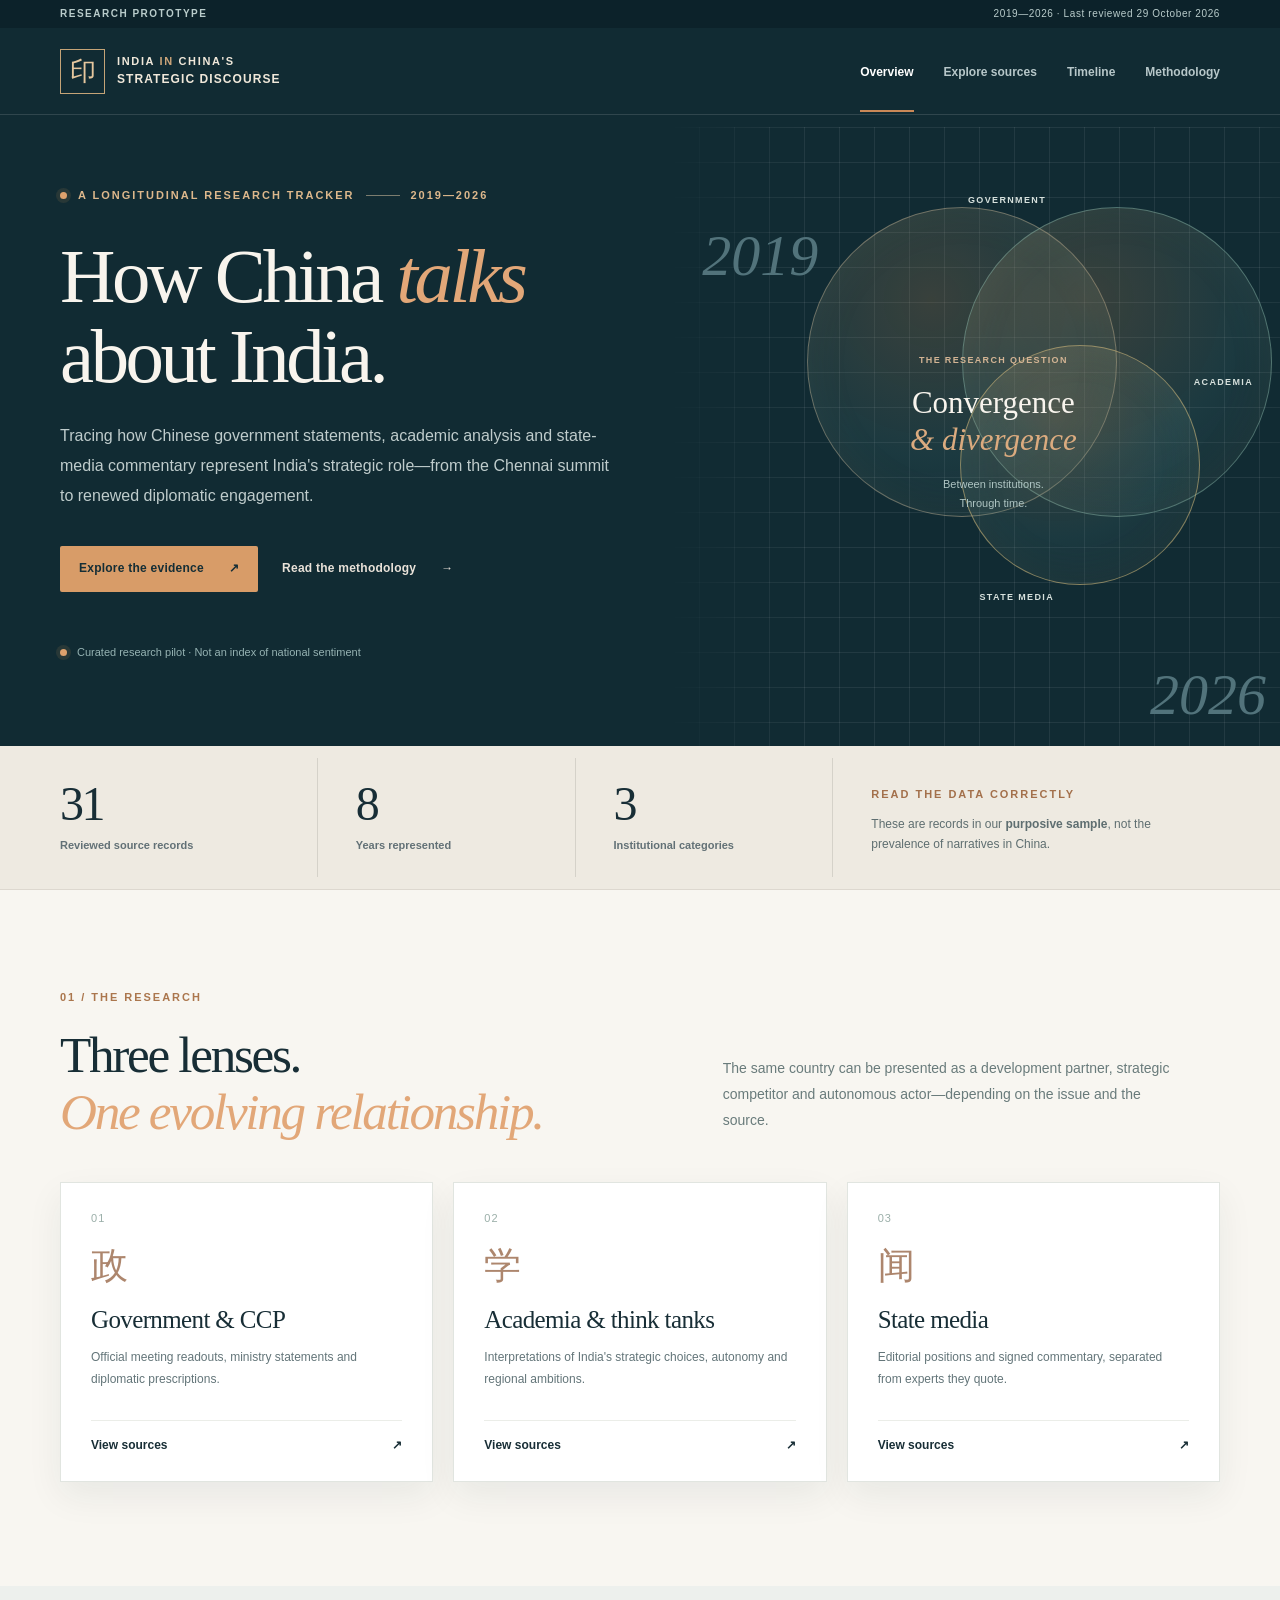
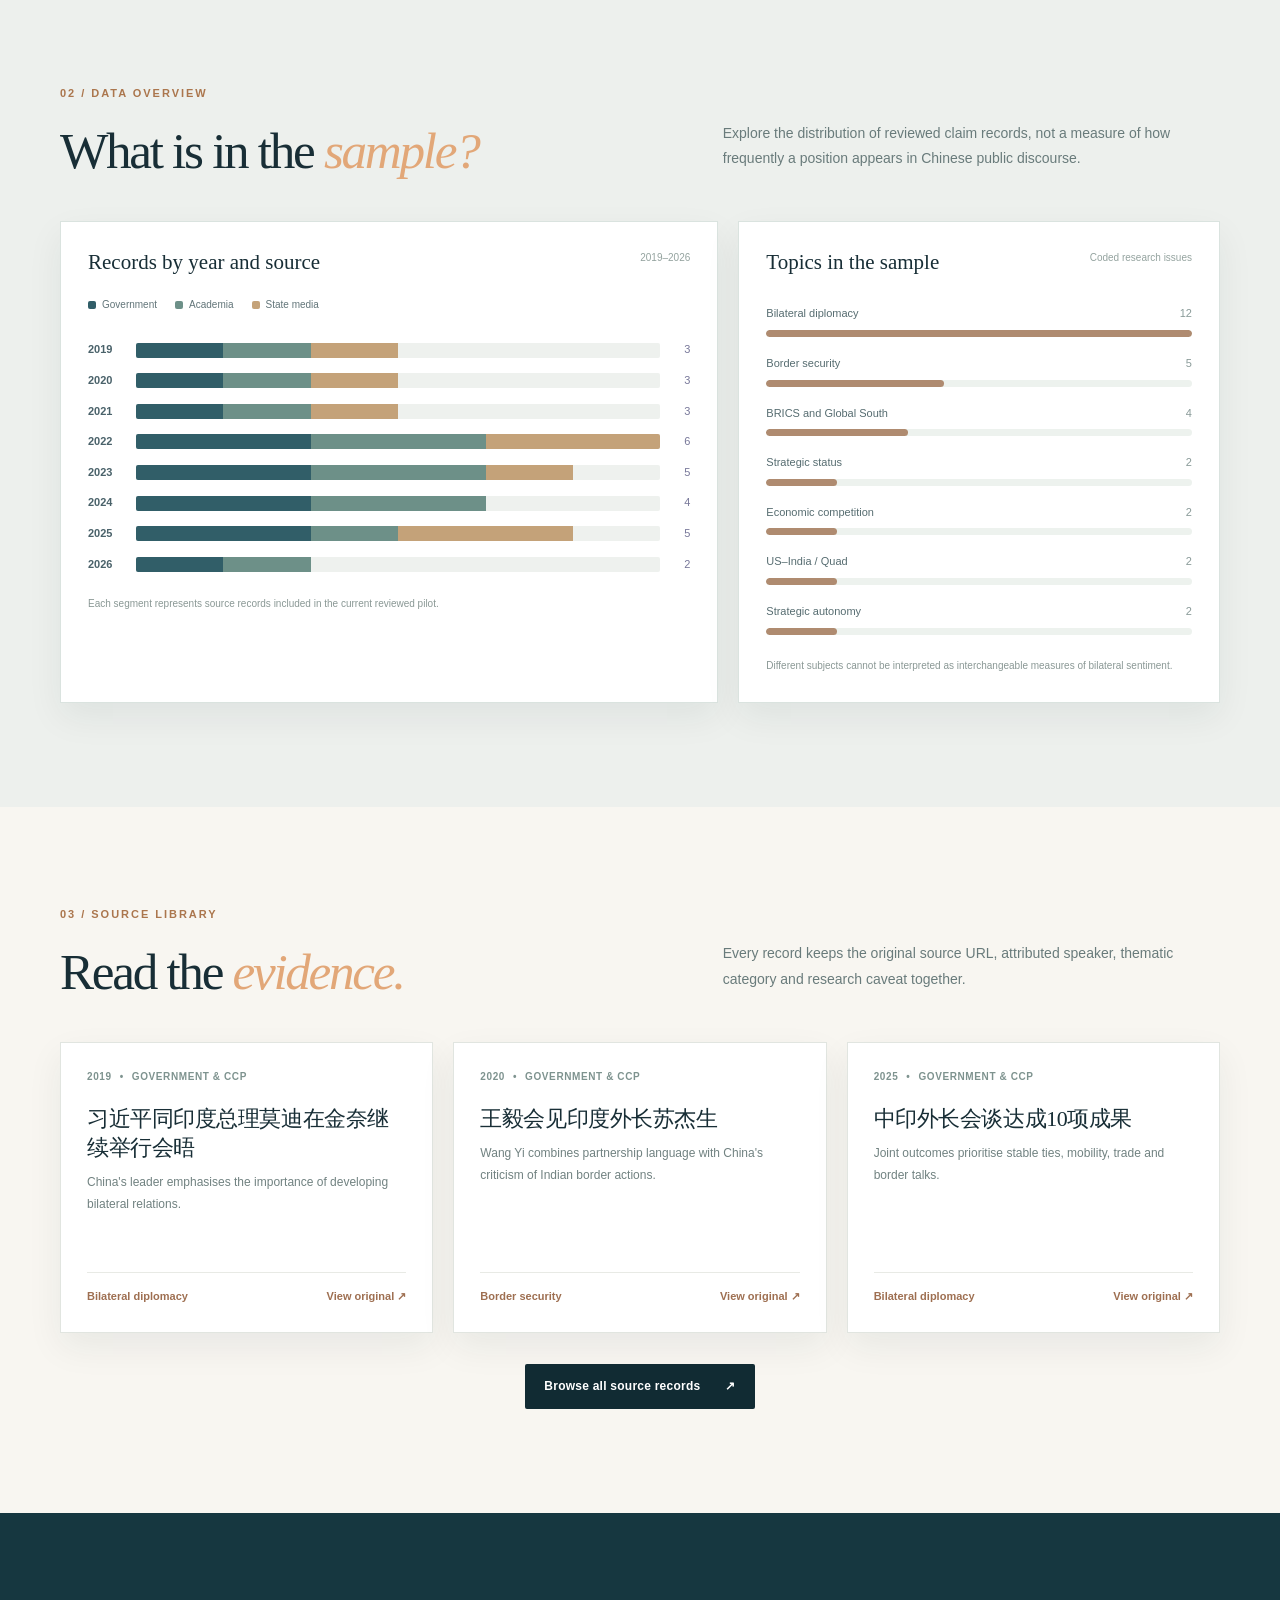
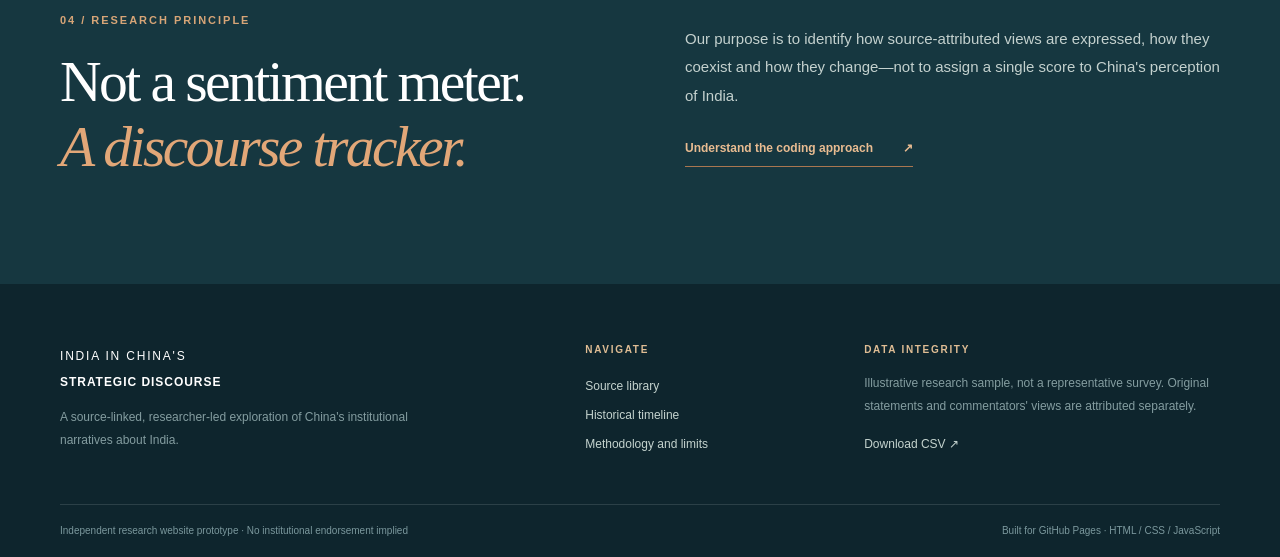
==== index.html @ 7d4e4a76 "Add files via upload" ====
<!doctype html>
<html lang="en">
<head>
  <meta charset="utf-8">
  <meta name="viewport" content="width=device-width, initial-scale=1">
  <meta name="theme-color" content="#122b32">
  <meta name="description" content="Research tracker of Chinese government, academic and state-media discourse on India, 2019–2026.">
  <title>Overview · India in China's Strategic Discourse</title>
  <link rel="icon" type="image/svg+xml" href="./assets/mark.svg">
  <link rel="stylesheet" href="./assets/css/style.css">
  <script src="./assets/js/site.js" defer></script>
</head>
<body data-page="overview">
<a class="skip-link" href="#main">Skip to content</a>
<div class="topline"><span>RESEARCH PROTOTYPE</span><span>2019—2026 · Last reviewed 29 October 2026</span></div>
<header class="site-header">
  <div class="nav-shell">
    <a class="wordmark" href="./index.html" aria-label="India in China's Strategic Discourse — Home"><span class="emblem" aria-hidden="true">印</span><span class="wordmark-copy">INDIA <i>IN</i> CHINA'S <strong>STRATEGIC DISCOURSE</strong></span></a>
    <button class="menu-toggle" type="button" aria-expanded="false" aria-controls="nav-links" aria-label="Open navigation"><span></span><span></span><span></span></button>
    <nav id="nav-links" class="nav-links" aria-label="Primary navigation"><a href="./index.html" class="nav-link active" aria-current="page">Overview</a><a href="./explore.html" class="nav-link " >Explore sources</a><a href="./timeline.html" class="nav-link " >Timeline</a><a href="./methodology.html" class="nav-link " >Methodology</a></nav>
  </div>
</header>
<main id="main">
<section class="hero"><div class="container hero-grid">
 <div class="hero-text"><div class="eyebrow"><span class="eyebrow-dot"></span> A LONGITUDINAL RESEARCH TRACKER <span class="fine-line"></span> 2019—2026</div>
  <h1>How China <em>talks</em><br>about India.</h1>
  <p class="hero-description">Tracing how Chinese government statements, academic analysis and state-media commentary represent India's strategic role—from the Chennai summit to renewed diplomatic engagement.</p>
  <div class="hero-actions"><a href="./explore.html" class="btn btn-primary">Explore the evidence <span aria-hidden="true">↗</span></a><a href="./methodology.html" class="btn btn-quiet">Read the methodology <span aria-hidden="true">→</span></a></div>
  <div class="hero-note"><span class="pulse"></span> Curated research pilot · Not an index of national sentiment</div>
 </div>
 <div class="hero-graphic" aria-label="Illustration of three overlapping research perspectives">
  <div class="graphic-grid"></div><div class="orb orb-a"></div><div class="orb orb-b"></div><div class="orb orb-c"></div>
  <span class="graphic-label gl-1">GOVERNMENT</span><span class="graphic-label gl-2">ACADEMIA</span><span class="graphic-label gl-3">STATE MEDIA</span>
  <div class="graphic-center"><small>THE RESEARCH QUESTION</small><strong>Convergence<br><span>& divergence</span></strong><span>Between institutions.<br>Through time.</span></div>
  <span class="graphic-year gy-1">2019</span><span class="graphic-year gy-2">2026</span>
 </div>
</div></section>
<section class="stats-band"><div class="container stats-grid">
 <div class="stat"><span id="metric-sources" class="stat-number">—</span><span class="stat-label">Reviewed source records</span></div>
 <div class="stat"><span id="metric-years" class="stat-number">—</span><span class="stat-label">Years represented</span></div>
 <div class="stat"><span id="metric-categories" class="stat-number">—</span><span class="stat-label">Institutional categories</span></div>
 <div class="stat stat-sidenote"><span class="smallcaps">READ THE DATA CORRECTLY</span><p>These are records in our <strong>purposive sample</strong>, not the prevalence of narratives in China.</p></div>
</div></section>
<section class="section container overview-section">
 <div class="section-heading"><div><div class="kicker">01 / THE RESEARCH</div><h2>Three lenses.<br><em>One evolving relationship.</em></h2></div><p>The same country can be presented as a development partner, strategic competitor and autonomous actor—depending on the issue and the source.</p></div>
 <div class="lens-grid">
  <article class="lens-card"><div class="lens-num">01</div><div class="lens-symbol">政</div><h3>Government & CCP</h3><p>Official meeting readouts, ministry statements and diplomatic prescriptions.</p><a href="./explore.html?category=Government%20%26%20CCP">View sources <span>↗</span></a></article>
  <article class="lens-card"><div class="lens-num">02</div><div class="lens-symbol">学</div><h3>Academia & think tanks</h3><p>Interpretations of India's strategic choices, autonomy and regional ambitions.</p><a href="./explore.html?category=Academia%20%26%20think%20tanks">View sources <span>↗</span></a></article>
  <article class="lens-card"><div class="lens-num">03</div><div class="lens-symbol">闻</div><h3>State media</h3><p>Editorial positions and signed commentary, separated from experts they quote.</p><a href="./explore.html?category=State%20media">View sources <span>↗</span></a></article>
 </div>
</section>
<section class="section section-muted"><div class="container">
 <div class="section-heading"><div><div class="kicker">02 / DATA OVERVIEW</div><h2>What is in the <em>sample?</em></h2></div><p>Explore the distribution of reviewed claim records, not a measure of how frequently a position appears in Chinese public discourse.</p></div>
 <div class="charts-grid"><div class="panel"><div class="panel-header"><h3>Records by year and source</h3><span class="panel-label">2019–2026</span></div><div class="legend"><span><i class="legend-dot gov"></i>Government</span><span><i class="legend-dot academic"></i>Academia</span><span><i class="legend-dot media"></i>State media</span></div><div id="year-chart" class="year-chart" role="img" aria-label="Grouped horizontal bars showing sampled records by year and source"></div><p class="chart-note">Each segment represents source records included in the current reviewed pilot.</p></div>
 <div class="panel"><div class="panel-header"><h3>Topics in the sample</h3><span class="panel-label">Coded research issues</span></div><div id="topic-chart" class="topic-chart"></div><p class="chart-note">Different subjects cannot be interpreted as interchangeable measures of bilateral sentiment.</p></div></div>
 </div></section>
<section class="section container"><div class="section-heading"><div><div class="kicker">03 / SOURCE LIBRARY</div><h2>Read the <em>evidence.</em></h2></div><p>Every record keeps the original source URL, attributed speaker, thematic category and research caveat together.</p></div><div id="featured-sources" class="featured-grid" aria-live="polite"></div><div class="center-actions"><a class="btn btn-dark" href="./explore.html">Browse all source records <span>↗</span></a></div></section>
<section class="section purpose-section"><div class="container purpose-grid"><div><div class="kicker light">04 / RESEARCH PRINCIPLE</div><h2>Not a sentiment meter.<br><em>A discourse tracker.</em></h2></div><div><p>Our purpose is to identify how source-attributed views are expressed, how they coexist and how they change—not to assign a single score to China's perception of India.</p><a href="./methodology.html" class="text-cta">Understand the coding approach <span>↗</span></a></div></div></section>
</main>
<footer class="site-footer">
 <div class="container footer-grid"><div><a class="footer-brand" href="./index.html">INDIA IN CHINA'S<br><strong>STRATEGIC DISCOURSE</strong></a><p>A source-linked, researcher-led exploration of China's institutional narratives about India.</p></div>
 <div><div class="footer-label">Navigate</div><a href="./explore.html">Source library</a><a href="./timeline.html">Historical timeline</a><a href="./methodology.html">Methodology and limits</a></div>
 <div><div class="footer-label">Data integrity</div><p>Illustrative research sample, not a representative survey. Original statements and commentators' views are attributed separately.</p><a href="./data/records.csv" download>Download CSV <span aria-hidden="true">↗</span></a></div></div>
 <div class="container copyright"><span>Independent research website prototype · No institutional endorsement implied</span><span>Built for GitHub Pages · HTML / CSS / JavaScript</span></div>
</footer>
</body></html>
---- assets/css/style.css ----
:root{--ink:#182e36;--navy:#112b33;--navy2:#1f3c44;--paper:#f8f6f1;--white:#fff;--muted:#64757a;--line:#dbe2de;--line-dark:rgba(255,255,255,.2);--orange:#ca8857;--orange2:#e2a778;--academic:#6d9088;--media:#c4a279;--government:#315e68;--shadow:0 14px 34px rgba(11,40,46,.065);--serif:Georgia,'Times New Roman','Noto Serif',serif;--sans:Inter,ui-sans-serif,-apple-system,BlinkMacSystemFont,'Segoe UI',Arial,'Noto Sans',sans-serif}
*{box-sizing:border-box}html{scroll-behavior:smooth}body{margin:0;color:var(--ink);background:var(--paper);font-family:var(--sans);line-height:1.6;-webkit-font-smoothing:antialiased}a{color:inherit;text-decoration:none}button,input,select{font:inherit}button{cursor:pointer}button:focus-visible,a:focus-visible,input:focus-visible,select:focus-visible{outline:3px solid var(--orange);outline-offset:3px}a:hover{text-decoration-color:var(--orange)}.container{width:min(1160px,calc(100% - 76px));margin-inline:auto}.skip-link{position:absolute;left:12px;top:-90px;z-index:999;background:white;padding:10px}.skip-link:focus{top:8px}.topline{background:#0c222a;color:#b9cccb;min-height:28px;display:flex;justify-content:space-between;gap:20px;align-items:center;padding:6px max(calc((100vw - 1160px)/2),38px);font-size:10px;font-weight:700;letter-spacing:.15em}.topline span:last-child{letter-spacing:.06em;font-weight:500}.site-header{background:var(--navy);color:#fff;position:relative;z-index:5;border-bottom:1px solid rgba(255,255,255,.13)}.nav-shell{max-width:1160px;width:calc(100% - 76px);margin:auto;min-height:86px;display:flex;justify-content:space-between;align-items:center;gap:30px}.wordmark{display:flex;align-items:center;gap:12px;max-width:360px}.emblem{width:45px;height:45px;border:1px solid #c5a477;display:grid;place-items:center;font:26px var(--serif);color:#e6c79e;flex:none}.wordmark-copy{display:block;color:#f0e8da;font-size:11px;letter-spacing:.15em;line-height:1.6;font-weight:600}.wordmark-copy i{font-style:normal;color:#cca57a}.wordmark-copy strong{display:block;font-size:12px;letter-spacing:.09em}.nav-links{display:flex;gap:30px;align-items:center}.nav-link{font-size:12px;font-weight:600;color:#b7c7c9;padding:33px 0 28px;border-bottom:2px solid transparent;transition:.2s}.nav-link:hover,.nav-link.active{color:#fff;border-color:var(--orange)}.menu-toggle{display:none;position:relative;background:none;border:0;padding:10px}.menu-toggle span{display:block;width:24px;height:2px;background:white;margin:5px 0}.hero{background:var(--navy);color:#f8f4ed;overflow:hidden}.hero-grid{display:grid;grid-template-columns:1.07fr .93fr;align-items:center;gap:40px;min-height:555px}.hero-text{position:relative;z-index:2;padding:72px 0 85px}.eyebrow,.kicker,.smallcaps{font-size:11px;font-weight:700;letter-spacing:.18em;text-transform:uppercase}.eyebrow{color:#ddb88c;display:flex;gap:11px;align-items:center}.eyebrow-dot,.pulse{width:7px;height:7px;border-radius:50%;background:#dda16d;display:inline-block;box-shadow:0 0 0 4px rgba(225,162,97,.11)}.fine-line{height:1px;width:34px;background:rgba(231,208,171,.5)}h1,h2,h3,p{margin-top:0}h1,h2{font-family:var(--serif);font-weight:400;letter-spacing:-.045em}h1 em,h2 em{font-style:italic;color:var(--orange2)}.hero h1{font-size:clamp(56px,6vw,91px);line-height:1.045;margin:32px 0 24px}.hero-description{max-width:555px;color:#bfcccc;font-size:16px;line-height:1.86}.hero-actions{margin-top:36px;display:flex;align-items:center;gap:24px;flex-wrap:wrap}.btn{border-radius:2px;padding:13px 19px;font-size:12px;font-weight:700;display:inline-flex;align-items:center;gap:25px;justify-content:space-between;transition:.2s;letter-spacing:.02em}.btn:hover{transform:translateY(-2px);text-decoration:none}.btn-primary{background:#d89c68;color:#152e36}.btn-primary:hover{background:#efb483}.btn-dark{background:var(--navy);color:#fff}.btn-dark:hover{background:#234952}.btn-quiet{color:#e9e2d9;padding-left:0}.btn-quiet:hover{color:var(--orange2)}.hero-note{color:#96b3b3;font-size:11px;margin-top:52px;display:flex;gap:10px;align-items:center}.hero-graphic{position:relative;min-height:510px;align-self:stretch;isolation:isolate}.graphic-grid{position:absolute;inset:12px -110px 0 -35px;background-image:linear-gradient(rgba(255,255,255,.075) 1px,transparent 1px),linear-gradient(90deg,rgba(255,255,255,.075) 1px,transparent 1px);background-size:35px 35px;mask-image:linear-gradient(90deg,transparent,black 20%,black 90%,transparent)}.orb{position:absolute;aspect-ratio:1;border-radius:50%;border:1px solid rgba(223,197,163,.4);background:radial-gradient(circle at 40% 30%,rgba(218,153,95,.20),rgba(104,157,154,.13) 55%,rgba(11,52,60,.05));box-shadow:inset 0 0 45px rgba(218,153,95,.07)}.orb-a{width:310px;top:92px;right:103px}.orb-b{width:310px;top:92px;right:-52px;border-color:rgba(136,178,164,.5)}.orb-c{width:240px;top:230px;right:20px;border-color:rgba(219,189,124,.55)}.graphic-center{position:absolute;top:47%;left:50%;transform:translate(-37%,-37%);text-align:center;width:260px;z-index:2}.graphic-center small{display:block;color:#d3b494;font-weight:700;letter-spacing:.15em;font-size:9px;margin-bottom:18px}.graphic-center strong{font-family:var(--serif);font-size:31px;line-height:1.18;font-weight:normal;color:#f8f4ed}.graphic-center strong span{font-style:italic;color:#dbab7f}.graphic-center>span{display:block;color:#afc5c3;font-size:11px;line-height:1.7;margin-top:17px}.graphic-label{position:absolute;z-index:2;color:#d7e1dd;font-size:9px;font-weight:800;letter-spacing:.15em;white-space:nowrap}.gl-1{top:78px;right:174px}.gl-2{top:260px;right:-33px}.gl-3{top:475px;right:166px}.graphic-year{position:absolute;color:#52737b;font-family:var(--serif);font-size:58px;font-style:italic;z-index:0}.gy-1{top:95px;left:3px}.gy-2{bottom:4px;right:-46px}.stats-band{background:#eeeae1;border-bottom:1px solid #ddd8cf}.stats-grid{min-height:143px;display:grid;grid-template-columns:1fr 1fr 1fr 1.5fr;align-items:center}.stat{border-right:1px solid #d5d2c9;padding:20px 36px 20px 0}.stat:not(:first-child){padding-left:38px}.stat:last-child{border:0}.stat-number{font-family:var(--serif);font-size:48px;line-height:1.1;letter-spacing:-.05em;display:block}.stat-label{color:#627176;font-size:11px;font-weight:600}.stat-sidenote .smallcaps{color:#a3704b}.stat-sidenote p{font-size:12px;line-height:1.7;color:#5e6e70;margin:8px 0 0}.section{padding-top:99px;padding-bottom:104px}.section-small{padding-top:16px;padding-bottom:98px}.section-heading{display:grid;grid-template-columns:1.1fr .9fr;gap:55px;align-items:end;margin-bottom:42px}.kicker{color:#ab764d;margin-bottom:19px}.section-heading h2{font-size:clamp(37px,4vw,56px);line-height:1.12;margin:0}.section-heading>p{color:#697b7b;font-size:14px;line-height:1.85;max-width:460px;margin:0 0 7px}.lens-grid{display:grid;grid-template-columns:repeat(3,1fr);gap:20px}.lens-card{background:white;border:1px solid #e1e5e0;padding:27px 30px 26px;min-height:300px;display:flex;flex-direction:column;position:relative;box-shadow:var(--shadow)}.lens-num{font-size:11px;color:#9bafa9;letter-spacing:.1em}.lens-symbol{font:37px var(--serif);color:#ad866d;margin:13px 0}.lens-card h3{font:25px/1.25 var(--serif);margin:0 0 11px;letter-spacing:-.025em}.lens-card p{font-size:12px;line-height:1.85;color:#637579;flex-grow:1}.lens-card a{display:flex;justify-content:space-between;padding-top:15px;border-top:1px solid #ebede8;font-weight:700;font-size:12px}.lens-card a:hover{color:#b17647}.section-muted{background:#edf0ed}.charts-grid{display:grid;grid-template-columns:1.23fr .9fr;gap:20px}.panel{background:white;padding:28px 27px;border:1px solid #dae3df;min-height:405px;box-shadow:var(--shadow)}.panel-header{display:flex;justify-content:space-between;align-items:start;gap:12px;margin-bottom:22px}.panel-header h3{font:21px var(--serif);margin:0}.panel-label{font-size:10px;color:#94a39f;white-space:nowrap}.legend{display:flex;gap:18px;flex-wrap:wrap;margin:14px 0 28px}.legend span{display:flex;align-items:center;gap:6px;color:#627579;font-size:10px}.legend-dot{display:inline-block;width:8px;height:8px;border-radius:2px}.gov{background:var(--government)}.academic{background:var(--academic)}.media{background:var(--media)}.year-chart{display:grid;gap:13px}.bar-line{display:grid;grid-template-columns:38px 1fr 20px;align-items:center;gap:10px;font-size:12px}.bar-line .bar-year{font-size:11px;color:#4a626a;font-weight:700}.bar-stack{height:15px;display:flex;overflow:hidden;border-radius:2px;background:#eef1ee}.bar-stack>span{height:100%;min-width:0;display:block;transition:.3s}.bar-line .bar-total{text-align:right;font-size:11px;color:#779}.chart-note{font-size:10px;line-height:1.65;color:#8a9895;margin:23px 0 0}.topic-chart{display:grid;gap:18px;padding-top:8px}.topic-row .topic-label{display:flex;justify-content:space-between;gap:8px;margin-bottom:7px;font-size:11px}.topic-row .topic-label span:first-child{color:#566c70}.topic-row .topic-label span:last-child{color:#899a98}.topic-track{height:7px;background:#edf2ee;border-radius:20px;overflow:hidden}.topic-track span{display:block;height:100%;background:#af8b70;border-radius:20px}.featured-grid{display:grid;grid-template-columns:repeat(3,1fr);gap:20px}.feature-card{background:#fff;border:1px solid #e1e5e0;min-height:291px;display:flex;flex-direction:column;padding:26px;box-shadow:var(--shadow)}.feature-card .feature-top{display:flex;align-items:center;gap:8px;color:#7e938f;font-size:10px;text-transform:uppercase;letter-spacing:.06em;font-weight:700}.feature-card h3{font:22px/1.32 var(--serif);margin:19px 0 9px;letter-spacing:-.02em}.feature-card p{font-size:12px;color:#718281;line-height:1.85;flex:1}.feature-card .feature-bottom{border-top:1px solid #e8eae5;padding-top:15px;display:flex;justify-content:space-between;align-items:center;color:#9e6f51;font-size:11px;font-weight:700}.center-actions{display:flex;justify-content:center;margin-top:31px}.purpose-section{background:#163740;color:white}.purpose-grid{display:grid;grid-template-columns:1fr 1fr;gap:90px;align-items:center}.purpose-section h2{font-size:clamp(39px,4.5vw,59px);line-height:1.14;margin:0}.purpose-section p{color:#c4d1ce;line-height:1.9;font-size:15px}.kicker.light{color:#d7a577}.text-cta{font-size:12px;font-weight:700;color:#e9bc91;border-bottom:1px solid #a97650;padding-bottom:8px;display:inline-flex;gap:30px;margin-top:14px}.site-footer{background:#0e252d;color:#bdd0cd;padding:58px 0 18px}.footer-grid{display:grid;grid-template-columns:1.7fr .8fr 1.3fr;gap:60px}.footer-brand{font-size:12px;color:white;letter-spacing:.15em;line-height:1.75;font-weight:500}.footer-brand strong{letter-spacing:.08em}.footer-grid p{max-width:350px;font-size:12px;line-height:1.9;color:#849da0;margin-top:13px}.footer-label{color:#dfbd94;font-size:10px;letter-spacing:.17em;font-weight:800;margin-bottom:14px;text-transform:uppercase}.footer-grid a:not(.footer-brand){display:block;font-size:12px;color:#c4d3ce;line-height:2.4}.footer-grid a:hover{color:#fff}.copyright{border-top:1px solid rgba(255,255,255,.12);margin-top:40px;padding-top:18px;display:flex;justify-content:space-between;gap:20px;color:#7b989d;font-size:10px}.page-hero{padding-top:74px;padding-bottom:50px;border-bottom:1px solid #d9dfd8}.page-hero h1{font-size:clamp(45px,5.5vw,76px);line-height:1.05;margin:0 0 20px}.page-hero p{color:#64787c;max-width:760px;font-size:15px;line-height:1.85;margin:0}.filter-panel{border:1px solid #dce3de;background:#fff;padding:25px 28px 28px;box-shadow:var(--shadow)}.filter-head{display:flex;justify-content:space-between;gap:15px;align-items:flex-start;margin-bottom:22px}.filter-head strong{display:block;font-family:var(--serif);font-size:22px;font-weight:400}.filter-head span{display:block;color:#7c8e8d;font-size:11px;margin-top:2px}.text-button{border:0;background:none;color:#aa724e;font-size:12px;font-weight:700;padding:6px}.filters-grid{display:grid;grid-template-columns:2fr .8fr 1.25fr 1.1fr 1.1fr;gap:12px}.form-field{display:flex;flex-direction:column;gap:6px;font-size:11px;color:#6e8180;font-weight:700}.form-field input,.form-field select,.sort-label select{background:#f7f8f5;border:1px solid #dde3df;border-radius:2px;color:#263f46;min-height:44px;padding:10px 12px;font-size:12px;min-width:0;max-width:100%}.form-field input:focus,.form-field select:focus{background:white}.results-bar{display:flex;align-items:center;justify-content:space-between;gap:15px;margin:33px 0 19px}.results-bar p{font-size:13px;color:#63777a;margin:0}.results-bar strong{font-family:var(--serif);font-weight:400;color:#233d45;font-size:30px;margin-right:6px}.results-actions{display:flex;gap:12px;align-items:center}.sort-label{display:flex;align-items:center;gap:10px;color:#6c7b7f;font-size:12px}.sort-label select{min-height:38px}.outline-button{border:1px solid #b9cbc7;background:none;display:inline-flex;align-items:center;justify-content:center;padding:9px 12px;color:#24424a;font-size:12px;font-weight:700;border-radius:2px}.outline-button:hover{background:#e8efea}.source-results{display:grid;grid-template-columns:repeat(2,minmax(0,1fr));gap:17px}.source-card{background:#fff;border:1px solid #e0e7df;padding:24px;display:flex;flex-direction:column;box-shadow:var(--shadow);min-width:0}.source-meta{display:flex;flex-wrap:wrap;gap:7px;margin-bottom:13px;align-items:center}.pill{padding:4px 7px;border-radius:2px;font-size:10px;font-weight:700;background:#eaf0ec;color:#4e716f}.pill.government{background:#e7eeee;color:#385d68}.pill.academia{background:#e7f0eb;color:#567a69}.pill.media{background:#f6ede1;color:#9f7952}.pill.soft{background:#f4f4ef;color:#6a7772}.source-card h3{font:23px/1.32 var(--serif);letter-spacing:-.018em;margin:0 0 10px;overflow-wrap:anywhere}.source-card .chinese-title{font:13px/1.6 var(--sans);font-weight:650}.source-deck{font-size:13px;line-height:1.75;color:#5d7476;margin:0 0 16px}.source-anchor{font-size:13px;color:#51696c;background:#f3f6f3;border-left:2px solid #c39b6f;padding:11px 13px;line-height:1.75;margin-bottom:18px;overflow-wrap:anywhere}.source-identity{color:#81908e;font-size:11px;line-height:1.5;margin:0 0 12px}.source-caveat{font-size:11px;color:#a07750;line-height:1.6;margin-top:auto}.source-bottom{border-top:1px solid #e5e9e4;margin-top:18px;padding-top:14px;display:flex;justify-content:space-between;align-items:center;gap:10px;color:#8b9b96;font-size:11px}.source-bottom a{font-weight:750;color:#2e6772;text-align:right}.source-bottom a:hover{text-decoration:underline}.data-disclaimer{margin-top:26px;color:#7e918e;font-size:12px;line-height:1.85;max-width:840px}.empty-state{grid-column:1/-1;padding:60px 30px;text-align:center;background:white;border:1px solid #dfe7df}.empty-state h3{font:27px var(--serif)}.empty-state p{color:#72817f}.timeline-intro{display:flex;align-items:center;justify-content:space-between;gap:25px;border:1px solid #dce3df;padding:18px 22px;background:#f0f1eb;margin-bottom:32px}.timeline-intro strong{font-size:13px}.timeline-intro p{margin:3px 0 0;color:#71807e;font-size:12px}.timeline-list{position:relative;padding-left:44px}.timeline-list:before{content:"";position:absolute;left:11px;top:30px;bottom:20px;width:1px;background:#cfb696}.timeline-year{position:relative;margin-bottom:28px;background:white;padding:27px 30px;border:1px solid #dce2de;box-shadow:var(--shadow)}.timeline-year:before{content:"";position:absolute;width:11px;height:11px;left:-40px;top:39px;border-radius:100%;background:var(--orange);outline:5px solid var(--paper)}.timeline-top{display:flex;align-items:flex-start;justify-content:space-between;gap:20px}.timeline-year h2{font-family:var(--serif);font-size:37px;margin:0}.timeline-year h3{font:24px var(--serif);margin:3px 0 8px}.timeline-year p{font-size:12px;line-height:1.8;color:#788a86;margin:0;max-width:820px}.timeline-count{border:1px solid #dce7e2;font-size:11px;color:#6c8780;padding:7px 10px;white-space:nowrap}.timeline-sources{display:grid;gap:7px;margin-top:21px;padding-top:17px;border-top:1px solid #e7ece7}.timeline-source{display:flex;align-items:baseline;gap:12px;min-width:0;font-size:12px}.timeline-source .cat-dot{width:7px;height:7px;flex:none;border-radius:50%;background:#6d9088}.timeline-source a{font-weight:600;overflow-wrap:anywhere}.timeline-source a:hover{color:#ad744a;text-decoration:underline}.timeline-source small{color:#91a09b;white-space:nowrap}.timeline-bottom{margin-top:14px;font-size:11px;font-weight:700;color:#966946}.method-layout{display:grid;grid-template-columns:220px minmax(0,1fr);gap:60px}.method-aside{align-self:start;position:sticky;top:20px;display:flex;flex-direction:column;gap:15px;padding:23px 22px;background:#eff1eb;border:1px solid #dde5df}.aside-label{font-size:10px;font-weight:800;letter-spacing:.15em;color:#a67b56;margin-bottom:7px}.method-aside a{font-size:12px;color:#566d70}.method-aside a:hover{color:#aa714b}.method-section{border-bottom:1px solid #d5ded8;padding:0 0 42px;margin-bottom:43px;scroll-margin-top:40px}.method-section h2{font-size:36px;margin:0 0 15px}.method-section p{font-size:14px;line-height:1.9;color:#647b7c;margin-bottom:13px}.method-section strong{color:#233f46}.method-callout{background:#eff2eb;border-left:3px solid #c09163;padding:15px 17px;color:#4b6568;font-size:12px;line-height:1.8;margin:24px 0 3px}.method-categories,.codebook-list{display:grid;gap:13px;margin:20px 0 22px}.method-categories>div,.codebook-list>div{background:#fff;border:1px solid #dfe7df;padding:15px 19px}.method-categories strong,.codebook-list strong{font-size:13px}.method-categories p,.codebook-list p{font-size:12px;margin:5px 0 0}code{background:#eaf0ea;color:#365c5d;padding:3px 6px;border-radius:2px;font-size:.9em}
@media(max-width:980px){.container,.nav-shell{width:calc(100% - 45px)}.hero-grid{grid-template-columns:1.08fr .7fr;gap:0}.hero-graphic{transform:scale(.83);transform-origin:center}.hero h1{font-size:66px}.orb-a{right:65px}.orb-b{right:-72px}.filters-grid{grid-template-columns:repeat(3,minmax(0,1fr))}.search-field{grid-column:span 2}.charts-grid{grid-template-columns:1fr 1fr}.footer-grid{gap:30px}.section-heading{gap:30px}}
@media(max-width:720px){.topline{padding:7px 19px;font-size:9px}.topline span:last-child{display:none}.container,.nav-shell{width:calc(100% - 36px)}.nav-shell{min-height:73px}.wordmark-copy{font-size:9px}.wordmark-copy strong{font-size:10px}.emblem{width:40px;height:40px}.menu-toggle{display:block}.nav-links{display:none;position:absolute;top:100%;left:0;right:0;background:#14343d;padding:0 18px 18px;flex-direction:column;align-items:stretch;gap:0;border-top:1px solid #355058}.nav-links.open{display:flex}.nav-link{padding:12px 3px}.hero-grid{display:block;min-height:auto}.hero-text{padding:65px 0 58px}.hero h1{font-size:clamp(52px,13vw,80px)}.hero-description{font-size:14px}.hero-graphic{display:none}.hero-note{margin-top:34px}.stats-grid{grid-template-columns:repeat(3,1fr);min-height:120px}.stat{padding:16px 7px!important;border-right:1px solid #d5d2c9}.stat:nth-child(3){border:0}.stat-number{font-size:37px}.stat-label{font-size:10px}.stat-sidenote{display:none}.section{padding-top:65px;padding-bottom:71px}.section-heading{display:block;margin-bottom:31px}.section-heading h2{font-size:42px}.section-heading>p{margin-top:18px}.lens-grid,.featured-grid{grid-template-columns:1fr}.lens-card{min-height:250px}.charts-grid{grid-template-columns:1fr}.panel{min-height:auto}.purpose-grid{grid-template-columns:1fr;gap:18px}.purpose-section h2{font-size:45px}.footer-grid{grid-template-columns:1fr 1fr;gap:25px}.footer-grid>div:first-child{grid-column:1/-1}.copyright{display:block;line-height:2}.page-hero{padding:55px 0 34px}.page-hero h1{font-size:48px}.filters-grid{grid-template-columns:1fr 1fr}.search-field{grid-column:1/-1}.results-bar{align-items:flex-start;flex-direction:column}.results-actions{width:100%;justify-content:space-between}.source-results{grid-template-columns:1fr}.timeline-list{padding-left:30px}.timeline-list:before{left:8px}.timeline-year:before{left:-27px}.timeline-year{padding:20px}.timeline-source{flex-wrap:wrap;gap:8px}.timeline-top{gap:8px}.timeline-year h2{font-size:32px}.timeline-year h3{font-size:21px}.method-layout{display:block}.method-aside{position:static;margin-bottom:32px;display:none}.method-section h2{font-size:31px}}
@media(max-width:380px){.filters-grid{grid-template-columns:1fr}.search-field{grid-column:1}.hero-actions{gap:13px}.btn{width:100%}.sort-label{gap:5px}.results-actions{flex-wrap:wrap}}
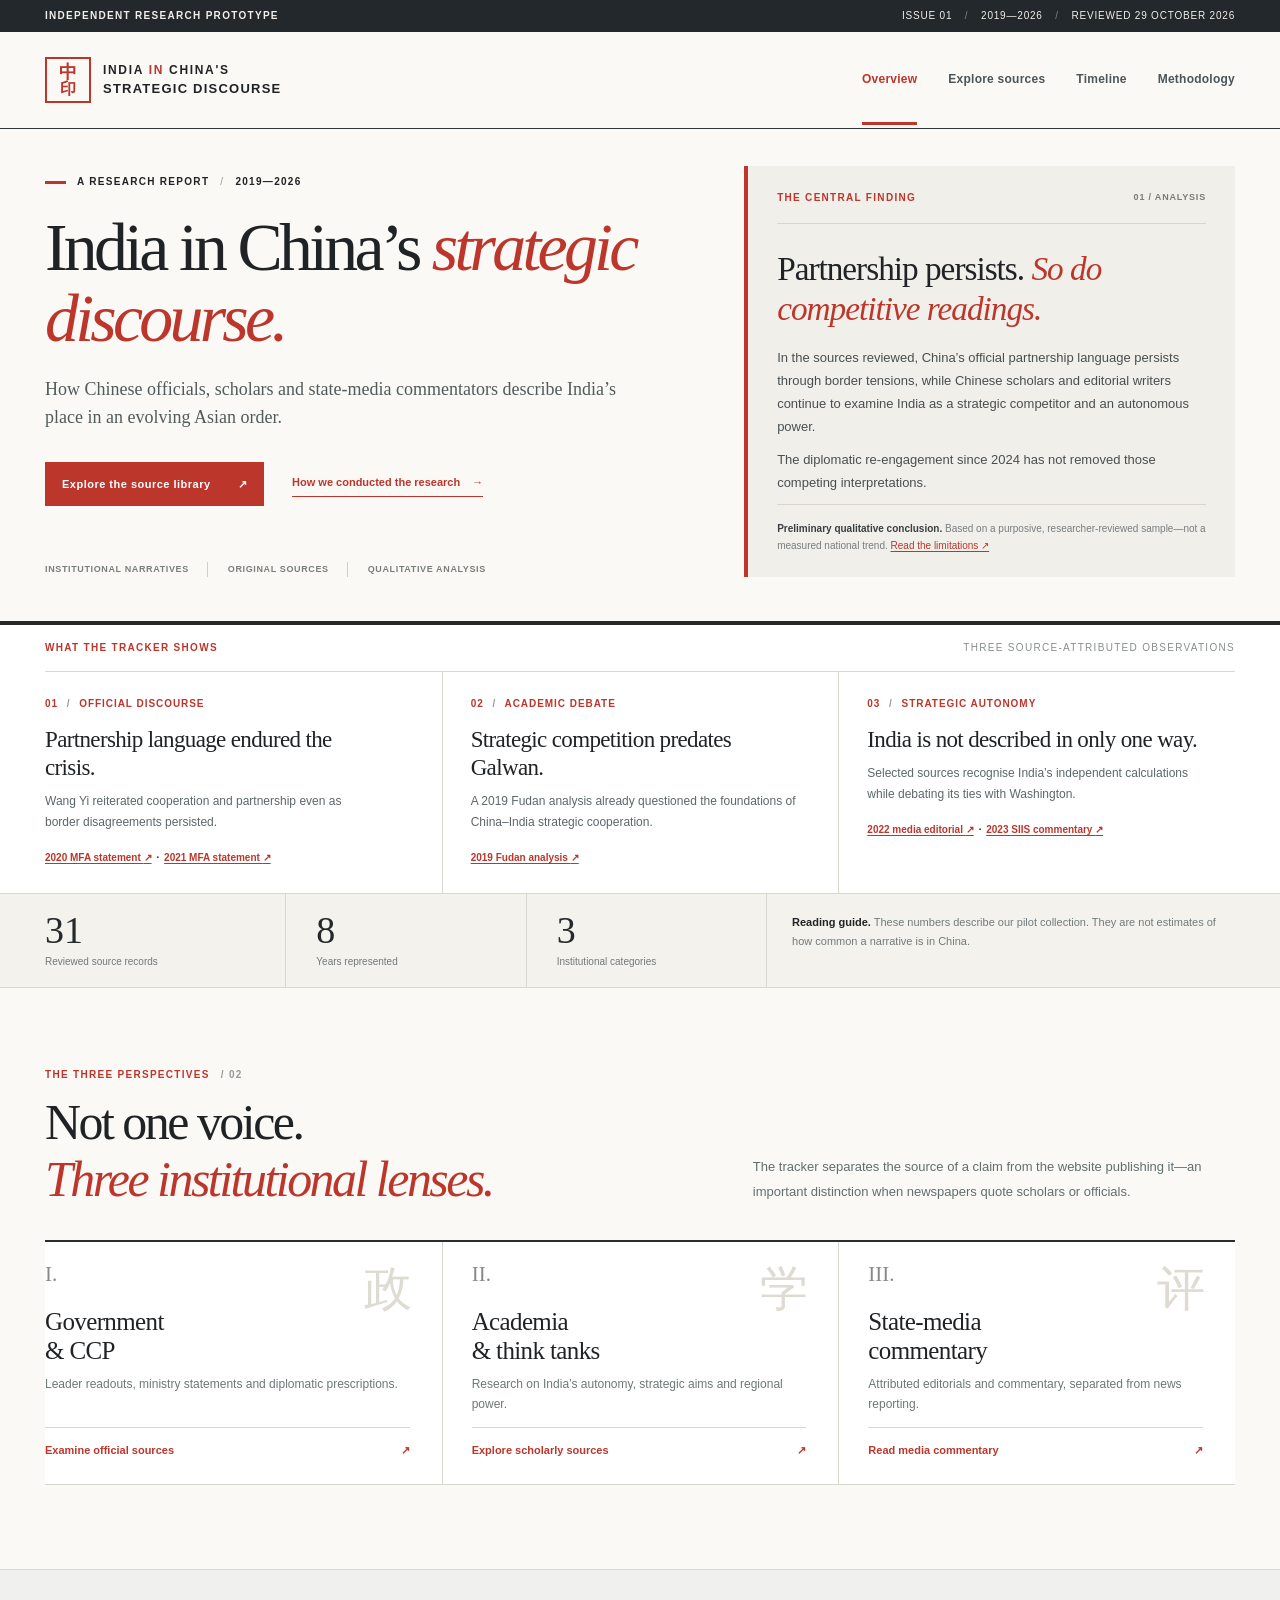
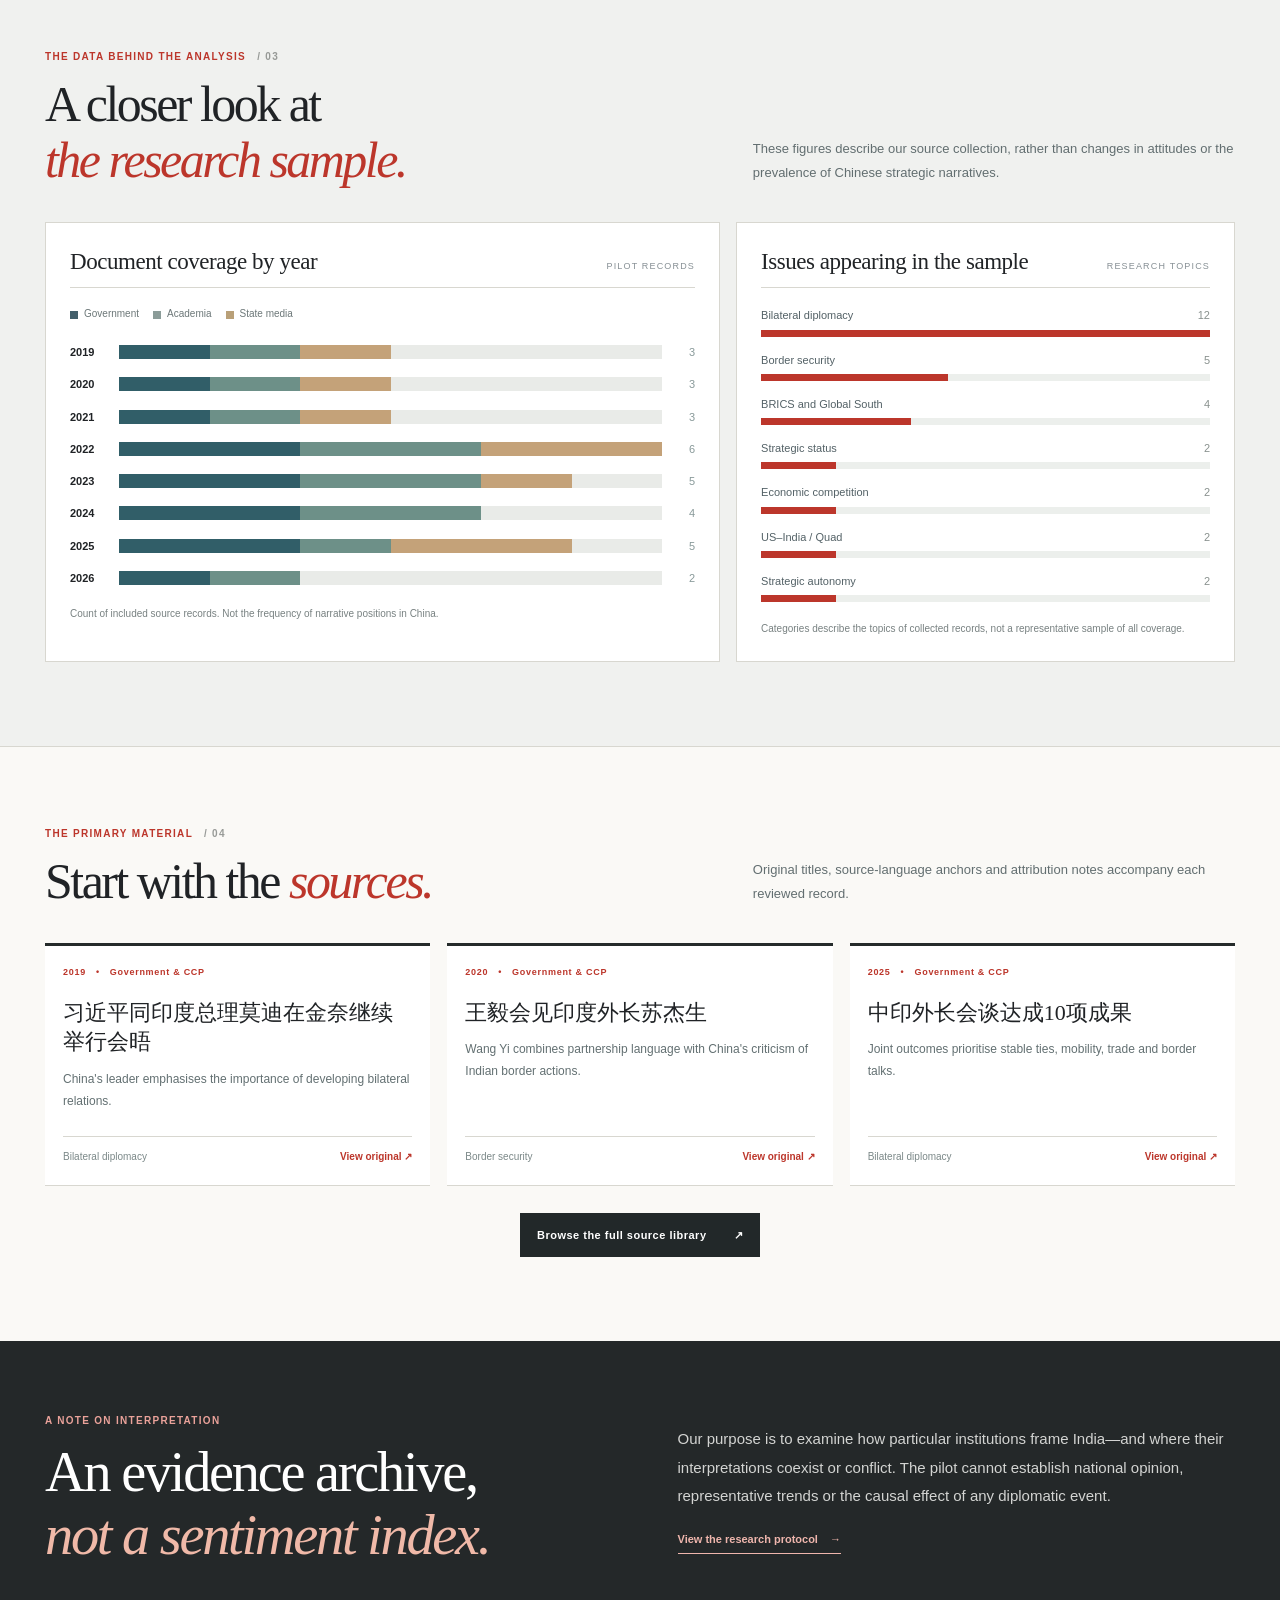
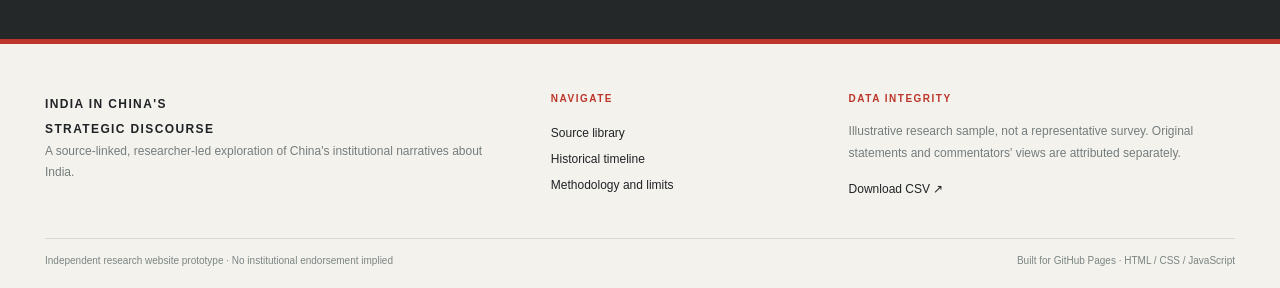
==== commit 7fb0592c: "Redesign website with editorial research layout" ====
--- a/index.html
+++ b/index.html
@@ -3,59 +3,55 @@
 <head>
   <meta charset="utf-8">
   <meta name="viewport" content="width=device-width, initial-scale=1">
-  <meta name="theme-color" content="#122b32">
+  <meta name="theme-color" content="#f9f8f5">
   <meta name="description" content="Research tracker of Chinese government, academic and state-media discourse on India, 2019–2026.">
-  <title>Overview · India in China's Strategic Discourse</title>
+  <title>India in China’s Strategic Discourse | Research Tracker</title>
   <link rel="icon" type="image/svg+xml" href="./assets/mark.svg">
   <link rel="stylesheet" href="./assets/css/style.css">
   <script src="./assets/js/site.js" defer></script>
 </head>
 <body data-page="overview">
 <a class="skip-link" href="#main">Skip to content</a>
-<div class="topline"><span>RESEARCH PROTOTYPE</span><span>2019—2026 · Last reviewed 29 October 2026</span></div>
+<div class="topline"><span>INDEPENDENT RESEARCH PROTOTYPE</span><span>ISSUE 01 <span class="topline-slash">/</span> 2019—2026 <span class="topline-slash">/</span> REVIEWED 29 OCTOBER 2026</span></div>
 <header class="site-header">
   <div class="nav-shell">
-    <a class="wordmark" href="./index.html" aria-label="India in China's Strategic Discourse — Home"><span class="emblem" aria-hidden="true">印</span><span class="wordmark-copy">INDIA <i>IN</i> CHINA'S <strong>STRATEGIC DISCOURSE</strong></span></a>
+    <a class="wordmark" href="./index.html" aria-label="India in China's Strategic Discourse — Home"><span class="emblem" aria-hidden="true">中<span>印</span></span><span class="wordmark-copy">INDIA <i>IN</i> CHINA'S <strong>STRATEGIC DISCOURSE</strong></span></a>
     <button class="menu-toggle" type="button" aria-expanded="false" aria-controls="nav-links" aria-label="Open navigation"><span></span><span></span><span></span></button>
     <nav id="nav-links" class="nav-links" aria-label="Primary navigation"><a href="./index.html" class="nav-link active" aria-current="page">Overview</a><a href="./explore.html" class="nav-link " >Explore sources</a><a href="./timeline.html" class="nav-link " >Timeline</a><a href="./methodology.html" class="nav-link " >Methodology</a></nav>
   </div>
 </header>
-<main id="main">
-<section class="hero"><div class="container hero-grid">
- <div class="hero-text"><div class="eyebrow"><span class="eyebrow-dot"></span> A LONGITUDINAL RESEARCH TRACKER <span class="fine-line"></span> 2019—2026</div>
-  <h1>How China <em>talks</em><br>about India.</h1>
-  <p class="hero-description">Tracing how Chinese government statements, academic analysis and state-media commentary represent India's strategic role—from the Chennai summit to renewed diplomatic engagement.</p>
-  <div class="hero-actions"><a href="./explore.html" class="btn btn-primary">Explore the evidence <span aria-hidden="true">↗</span></a><a href="./methodology.html" class="btn btn-quiet">Read the methodology <span aria-hidden="true">→</span></a></div>
-  <div class="hero-note"><span class="pulse"></span> Curated research pilot · Not an index of national sentiment</div>
- </div>
- <div class="hero-graphic" aria-label="Illustration of three overlapping research perspectives">
-  <div class="graphic-grid"></div><div class="orb orb-a"></div><div class="orb orb-b"></div><div class="orb orb-c"></div>
-  <span class="graphic-label gl-1">GOVERNMENT</span><span class="graphic-label gl-2">ACADEMIA</span><span class="graphic-label gl-3">STATE MEDIA</span>
-  <div class="graphic-center"><small>THE RESEARCH QUESTION</small><strong>Convergence<br><span>& divergence</span></strong><span>Between institutions.<br>Through time.</span></div>
-  <span class="graphic-year gy-1">2019</span><span class="graphic-year gy-2">2026</span>
- </div>
+<main id="main"><section class="cover container" aria-labelledby="cover-heading">
+<div class="cover-left"><div class="eyebrow"><span class="red-rule"></span> A RESEARCH REPORT <span class="separate">/</span> 2019—2026</div>
+<h1 id="cover-heading">India in China’s <em>strategic discourse.</em></h1>
+<p class="cover-deck">How Chinese officials, scholars and state-media commentators describe India’s place in an evolving Asian order.</p>
+<div class="cover-links"><a class="btn btn-primary" href="./explore.html">Explore the source library <span aria-hidden="true">↗</span></a><a class="text-cta" href="./methodology.html">How we conducted the research <span aria-hidden="true">→</span></a></div>
+<div class="cover-bottom"><span>INSTITUTIONAL NARRATIVES</span><span>ORIGINAL SOURCES</span><span>QUALITATIVE ANALYSIS</span></div></div>
+<aside class="finding-card" aria-labelledby="finding-heading">
+<div class="finding-top"><span class="section-number">THE CENTRAL FINDING</span><span>01 / ANALYSIS</span></div>
+<h2 id="finding-heading">Partnership persists. <em>So do competitive readings.</em></h2>
+<p>In the sources reviewed, China’s official partnership language persists through border tensions, while Chinese scholars and editorial writers continue to examine India as a strategic competitor and an autonomous power.</p>
+<p>The diplomatic re-engagement since 2024 has not removed those competing interpretations.</p>
+<div class="finding-foot"><strong>Preliminary qualitative conclusion.</strong> Based on a purposive, researcher-reviewed sample—not a measured national trend. <a href="./methodology.html#quality">Read the limitations ↗</a></div>
+</aside></section>
+<section class="evidence-strip" aria-label="Principal research findings"><div class="container">
+<div class="evidence-label"><span>WHAT THE TRACKER SHOWS</span><span>THREE SOURCE-ATTRIBUTED OBSERVATIONS</span></div>
+<div class="evidence-grid">
+<article class="evidence-item"><div class="evidence-index">01 <span>/</span> OFFICIAL DISCOURSE</div><h3>Partnership language endured the crisis.</h3><p>Wang Yi reiterated cooperation and partnership even as border disagreements persisted.</p><a class="source-citation" href="https://www.mfa.gov.cn/gjhdq_676201/gj_676203/yz_676205/1206_677220/xgxw_677226/202009/t20200911_8008632.shtml" target="_blank" rel="noopener noreferrer">2020 MFA statement <span aria-hidden="true">↗</span></a> · <a class="source-citation" href="https://www.mfa.gov.cn/web/gjhdq_676201/gj_676203/yz_676205/1206_677220/xgxw_677226/202107/t20210715_9181849.shtml" target="_blank" rel="noopener noreferrer">2021 MFA statement <span aria-hidden="true">↗</span></a></article>
+<article class="evidence-item"><div class="evidence-index">02 <span>/</span> ACADEMIC DEBATE</div><h3>Strategic competition predates Galwan.</h3><p>A 2019 Fudan analysis already questioned the foundations of China–India strategic cooperation.</p><a class="source-citation" href="https://brgg.fudan.edu.cn/articleinfo_1586_2.html" target="_blank" rel="noopener noreferrer">2019 Fudan analysis <span aria-hidden="true">↗</span></a></article>
+<article class="evidence-item"><div class="evidence-index">03 <span>/</span> STRATEGIC AUTONOMY</div><h3>India is not described in only one way.</h3><p>Selected sources recognise India’s independent calculations while debating its ties with Washington.</p><a class="source-citation" href="https://www.globaltimes.cn/page/202204/1259077.shtml" target="_blank" rel="noopener noreferrer">2022 media editorial <span aria-hidden="true">↗</span></a> · <a class="source-citation" href="https://www.siis.org.cn/sp/14541.jhtml" target="_blank" rel="noopener noreferrer">2023 SIIS commentary <span aria-hidden="true">↗</span></a></article>
+</div></div></section>
+<section class="brief-metrics"><div class="container metrics-wrap"><div><span id="metric-sources">—</span><small>Reviewed source records</small></div><div><span id="metric-years">—</span><small>Years represented</small></div><div><span id="metric-categories">—</span><small>Institutional categories</small></div><p><b>Reading guide.</b> These numbers describe our pilot collection. They are not estimates of how common a narrative is in China.</p></div></section>
+<section class="section container"><div class="section-heading"><div><div class="kicker">THE THREE PERSPECTIVES <span class="kicker-no">/ 02</span></div><h2>Not one voice.<br><em>Three institutional lenses.</em></h2></div><p>The tracker separates the source of a claim from the website publishing it—an important distinction when newspapers quote scholars or officials.</p></div>
+<div class="lens-grid">
+<article class="lens-card"><div class="lens-num">I.</div><div class="lens-symbol">政</div><h3>Government<br>&amp; CCP</h3><p>Leader readouts, ministry statements and diplomatic prescriptions.</p><a href="./explore.html?category=Government%20%26%20CCP">Examine official sources <span>↗</span></a></article>
+<article class="lens-card"><div class="lens-num">II.</div><div class="lens-symbol">学</div><h3>Academia<br>&amp; think tanks</h3><p>Research on India’s autonomy, strategic aims and regional power.</p><a href="./explore.html?category=Academia%20%26%20think%20tanks">Explore scholarly sources <span>↗</span></a></article>
+<article class="lens-card"><div class="lens-num">III.</div><div class="lens-symbol">评</div><h3>State-media<br>commentary</h3><p>Attributed editorials and commentary, separated from news reporting.</p><a href="./explore.html?category=State%20media">Read media commentary <span>↗</span></a></article>
 </div></section>
-<section class="stats-band"><div class="container stats-grid">
- <div class="stat"><span id="metric-sources" class="stat-number">—</span><span class="stat-label">Reviewed source records</span></div>
- <div class="stat"><span id="metric-years" class="stat-number">—</span><span class="stat-label">Years represented</span></div>
- <div class="stat"><span id="metric-categories" class="stat-number">—</span><span class="stat-label">Institutional categories</span></div>
- <div class="stat stat-sidenote"><span class="smallcaps">READ THE DATA CORRECTLY</span><p>These are records in our <strong>purposive sample</strong>, not the prevalence of narratives in China.</p></div>
-</div></section>
-<section class="section container overview-section">
- <div class="section-heading"><div><div class="kicker">01 / THE RESEARCH</div><h2>Three lenses.<br><em>One evolving relationship.</em></h2></div><p>The same country can be presented as a development partner, strategic competitor and autonomous actor—depending on the issue and the source.</p></div>
- <div class="lens-grid">
-  <article class="lens-card"><div class="lens-num">01</div><div class="lens-symbol">政</div><h3>Government & CCP</h3><p>Official meeting readouts, ministry statements and diplomatic prescriptions.</p><a href="./explore.html?category=Government%20%26%20CCP">View sources <span>↗</span></a></article>
-  <article class="lens-card"><div class="lens-num">02</div><div class="lens-symbol">学</div><h3>Academia & think tanks</h3><p>Interpretations of India's strategic choices, autonomy and regional ambitions.</p><a href="./explore.html?category=Academia%20%26%20think%20tanks">View sources <span>↗</span></a></article>
-  <article class="lens-card"><div class="lens-num">03</div><div class="lens-symbol">闻</div><h3>State media</h3><p>Editorial positions and signed commentary, separated from experts they quote.</p><a href="./explore.html?category=State%20media">View sources <span>↗</span></a></article>
- </div>
-</section>
-<section class="section section-muted"><div class="container">
- <div class="section-heading"><div><div class="kicker">02 / DATA OVERVIEW</div><h2>What is in the <em>sample?</em></h2></div><p>Explore the distribution of reviewed claim records, not a measure of how frequently a position appears in Chinese public discourse.</p></div>
- <div class="charts-grid"><div class="panel"><div class="panel-header"><h3>Records by year and source</h3><span class="panel-label">2019–2026</span></div><div class="legend"><span><i class="legend-dot gov"></i>Government</span><span><i class="legend-dot academic"></i>Academia</span><span><i class="legend-dot media"></i>State media</span></div><div id="year-chart" class="year-chart" role="img" aria-label="Grouped horizontal bars showing sampled records by year and source"></div><p class="chart-note">Each segment represents source records included in the current reviewed pilot.</p></div>
- <div class="panel"><div class="panel-header"><h3>Topics in the sample</h3><span class="panel-label">Coded research issues</span></div><div id="topic-chart" class="topic-chart"></div><p class="chart-note">Different subjects cannot be interpreted as interchangeable measures of bilateral sentiment.</p></div></div>
- </div></section>
-<section class="section container"><div class="section-heading"><div><div class="kicker">03 / SOURCE LIBRARY</div><h2>Read the <em>evidence.</em></h2></div><p>Every record keeps the original source URL, attributed speaker, thematic category and research caveat together.</p></div><div id="featured-sources" class="featured-grid" aria-live="polite"></div><div class="center-actions"><a class="btn btn-dark" href="./explore.html">Browse all source records <span>↗</span></a></div></section>
-<section class="section purpose-section"><div class="container purpose-grid"><div><div class="kicker light">04 / RESEARCH PRINCIPLE</div><h2>Not a sentiment meter.<br><em>A discourse tracker.</em></h2></div><div><p>Our purpose is to identify how source-attributed views are expressed, how they coexist and how they change—not to assign a single score to China's perception of India.</p><a href="./methodology.html" class="text-cta">Understand the coding approach <span>↗</span></a></div></div></section>
+<section class="section section-muted"><div class="container"><div class="section-heading"><div><div class="kicker">THE DATA BEHIND THE ANALYSIS <span class="kicker-no">/ 03</span></div><h2>A closer look at<br><em>the research sample.</em></h2></div><p>These figures describe our source collection, rather than changes in attitudes or the prevalence of Chinese strategic narratives.</p></div>
+<div class="charts-grid"><div class="panel"><div class="panel-header"><h3>Document coverage by year</h3><span class="panel-label">PILOT RECORDS</span></div><div class="legend"><span><i class="legend-dot gov"></i>Government</span><span><i class="legend-dot academic"></i>Academia</span><span><i class="legend-dot media"></i>State media</span></div><div id="year-chart" class="year-chart" role="img" aria-label="Source records in the selected sample by year and institution"></div><p class="chart-note">Count of included source records. Not the frequency of narrative positions in China.</p></div>
+<div class="panel"><div class="panel-header"><h3>Issues appearing in the sample</h3><span class="panel-label">RESEARCH TOPICS</span></div><div id="topic-chart" class="topic-chart"></div><p class="chart-note">Categories describe the topics of collected records, not a representative sample of all coverage.</p></div></div></div></section>
+<section class="section container"><div class="section-heading"><div><div class="kicker">THE PRIMARY MATERIAL <span class="kicker-no">/ 04</span></div><h2>Start with the <em>sources.</em></h2></div><p>Original titles, source-language anchors and attribution notes accompany each reviewed record.</p></div><div id="featured-sources" class="featured-grid" aria-live="polite"></div><div class="center-actions"><a class="btn btn-dark" href="./explore.html">Browse the full source library <span>↗</span></a></div></section>
+<section class="purpose-section"><div class="container purpose-grid"><div><div class="kicker light">A NOTE ON INTERPRETATION</div><h2>An evidence archive,<br><em>not a sentiment index.</em></h2></div><div><p>Our purpose is to examine how particular institutions frame India—and where their interpretations coexist or conflict. The pilot cannot establish national opinion, representative trends or the causal effect of any diplomatic event.</p><a href="./methodology.html" class="text-cta">View the research protocol <span>→</span></a></div></div></section>
 </main>
 <footer class="site-footer">
  <div class="container footer-grid"><div><a class="footer-brand" href="./index.html">INDIA IN CHINA'S<br><strong>STRATEGIC DISCOURSE</strong></a><p>A source-linked, researcher-led exploration of China's institutional narratives about India.</p></div>
--- a/assets/css/style.css
+++ b/assets/css/style.css
@@ -1,5 +1,20 @@
-:root{--ink:#182e36;--navy:#112b33;--navy2:#1f3c44;--paper:#f8f6f1;--white:#fff;--muted:#64757a;--line:#dbe2de;--line-dark:rgba(255,255,255,.2);--orange:#ca8857;--orange2:#e2a778;--academic:#6d9088;--media:#c4a279;--government:#315e68;--shadow:0 14px 34px rgba(11,40,46,.065);--serif:Georgia,'Times New Roman','Noto Serif',serif;--sans:Inter,ui-sans-serif,-apple-system,BlinkMacSystemFont,'Segoe UI',Arial,'Noto Sans',sans-serif}
-*{box-sizing:border-box}html{scroll-behavior:smooth}body{margin:0;color:var(--ink);background:var(--paper);font-family:var(--sans);line-height:1.6;-webkit-font-smoothing:antialiased}a{color:inherit;text-decoration:none}button,input,select{font:inherit}button{cursor:pointer}button:focus-visible,a:focus-visible,input:focus-visible,select:focus-visible{outline:3px solid var(--orange);outline-offset:3px}a:hover{text-decoration-color:var(--orange)}.container{width:min(1160px,calc(100% - 76px));margin-inline:auto}.skip-link{position:absolute;left:12px;top:-90px;z-index:999;background:white;padding:10px}.skip-link:focus{top:8px}.topline{background:#0c222a;color:#b9cccb;min-height:28px;display:flex;justify-content:space-between;gap:20px;align-items:center;padding:6px max(calc((100vw - 1160px)/2),38px);font-size:10px;font-weight:700;letter-spacing:.15em}.topline span:last-child{letter-spacing:.06em;font-weight:500}.site-header{background:var(--navy);color:#fff;position:relative;z-index:5;border-bottom:1px solid rgba(255,255,255,.13)}.nav-shell{max-width:1160px;width:calc(100% - 76px);margin:auto;min-height:86px;display:flex;justify-content:space-between;align-items:center;gap:30px}.wordmark{display:flex;align-items:center;gap:12px;max-width:360px}.emblem{width:45px;height:45px;border:1px solid #c5a477;display:grid;place-items:center;font:26px var(--serif);color:#e6c79e;flex:none}.wordmark-copy{display:block;color:#f0e8da;font-size:11px;letter-spacing:.15em;line-height:1.6;font-weight:600}.wordmark-copy i{font-style:normal;color:#cca57a}.wordmark-copy strong{display:block;font-size:12px;letter-spacing:.09em}.nav-links{display:flex;gap:30px;align-items:center}.nav-link{font-size:12px;font-weight:600;color:#b7c7c9;padding:33px 0 28px;border-bottom:2px solid transparent;transition:.2s}.nav-link:hover,.nav-link.active{color:#fff;border-color:var(--orange)}.menu-toggle{display:none;position:relative;background:none;border:0;padding:10px}.menu-toggle span{display:block;width:24px;height:2px;background:white;margin:5px 0}.hero{background:var(--navy);color:#f8f4ed;overflow:hidden}.hero-grid{display:grid;grid-template-columns:1.07fr .93fr;align-items:center;gap:40px;min-height:555px}.hero-text{position:relative;z-index:2;padding:72px 0 85px}.eyebrow,.kicker,.smallcaps{font-size:11px;font-weight:700;letter-spacing:.18em;text-transform:uppercase}.eyebrow{color:#ddb88c;display:flex;gap:11px;align-items:center}.eyebrow-dot,.pulse{width:7px;height:7px;border-radius:50%;background:#dda16d;display:inline-block;box-shadow:0 0 0 4px rgba(225,162,97,.11)}.fine-line{height:1px;width:34px;background:rgba(231,208,171,.5)}h1,h2,h3,p{margin-top:0}h1,h2{font-family:var(--serif);font-weight:400;letter-spacing:-.045em}h1 em,h2 em{font-style:italic;color:var(--orange2)}.hero h1{font-size:clamp(56px,6vw,91px);line-height:1.045;margin:32px 0 24px}.hero-description{max-width:555px;color:#bfcccc;font-size:16px;line-height:1.86}.hero-actions{margin-top:36px;display:flex;align-items:center;gap:24px;flex-wrap:wrap}.btn{border-radius:2px;padding:13px 19px;font-size:12px;font-weight:700;display:inline-flex;align-items:center;gap:25px;justify-content:space-between;transition:.2s;letter-spacing:.02em}.btn:hover{transform:translateY(-2px);text-decoration:none}.btn-primary{background:#d89c68;color:#152e36}.btn-primary:hover{background:#efb483}.btn-dark{background:var(--navy);color:#fff}.btn-dark:hover{background:#234952}.btn-quiet{color:#e9e2d9;padding-left:0}.btn-quiet:hover{color:var(--orange2)}.hero-note{color:#96b3b3;font-size:11px;margin-top:52px;display:flex;gap:10px;align-items:center}.hero-graphic{position:relative;min-height:510px;align-self:stretch;isolation:isolate}.graphic-grid{position:absolute;inset:12px -110px 0 -35px;background-image:linear-gradient(rgba(255,255,255,.075) 1px,transparent 1px),linear-gradient(90deg,rgba(255,255,255,.075) 1px,transparent 1px);background-size:35px 35px;mask-image:linear-gradient(90deg,transparent,black 20%,black 90%,transparent)}.orb{position:absolute;aspect-ratio:1;border-radius:50%;border:1px solid rgba(223,197,163,.4);background:radial-gradient(circle at 40% 30%,rgba(218,153,95,.20),rgba(104,157,154,.13) 55%,rgba(11,52,60,.05));box-shadow:inset 0 0 45px rgba(218,153,95,.07)}.orb-a{width:310px;top:92px;right:103px}.orb-b{width:310px;top:92px;right:-52px;border-color:rgba(136,178,164,.5)}.orb-c{width:240px;top:230px;right:20px;border-color:rgba(219,189,124,.55)}.graphic-center{position:absolute;top:47%;left:50%;transform:translate(-37%,-37%);text-align:center;width:260px;z-index:2}.graphic-center small{display:block;color:#d3b494;font-weight:700;letter-spacing:.15em;font-size:9px;margin-bottom:18px}.graphic-center strong{font-family:var(--serif);font-size:31px;line-height:1.18;font-weight:normal;color:#f8f4ed}.graphic-center strong span{font-style:italic;color:#dbab7f}.graphic-center>span{display:block;color:#afc5c3;font-size:11px;line-height:1.7;margin-top:17px}.graphic-label{position:absolute;z-index:2;color:#d7e1dd;font-size:9px;font-weight:800;letter-spacing:.15em;white-space:nowrap}.gl-1{top:78px;right:174px}.gl-2{top:260px;right:-33px}.gl-3{top:475px;right:166px}.graphic-year{position:absolute;color:#52737b;font-family:var(--serif);font-size:58px;font-style:italic;z-index:0}.gy-1{top:95px;left:3px}.gy-2{bottom:4px;right:-46px}.stats-band{background:#eeeae1;border-bottom:1px solid #ddd8cf}.stats-grid{min-height:143px;display:grid;grid-template-columns:1fr 1fr 1fr 1.5fr;align-items:center}.stat{border-right:1px solid #d5d2c9;padding:20px 36px 20px 0}.stat:not(:first-child){padding-left:38px}.stat:last-child{border:0}.stat-number{font-family:var(--serif);font-size:48px;line-height:1.1;letter-spacing:-.05em;display:block}.stat-label{color:#627176;font-size:11px;font-weight:600}.stat-sidenote .smallcaps{color:#a3704b}.stat-sidenote p{font-size:12px;line-height:1.7;color:#5e6e70;margin:8px 0 0}.section{padding-top:99px;padding-bottom:104px}.section-small{padding-top:16px;padding-bottom:98px}.section-heading{display:grid;grid-template-columns:1.1fr .9fr;gap:55px;align-items:end;margin-bottom:42px}.kicker{color:#ab764d;margin-bottom:19px}.section-heading h2{font-size:clamp(37px,4vw,56px);line-height:1.12;margin:0}.section-heading>p{color:#697b7b;font-size:14px;line-height:1.85;max-width:460px;margin:0 0 7px}.lens-grid{display:grid;grid-template-columns:repeat(3,1fr);gap:20px}.lens-card{background:white;border:1px solid #e1e5e0;padding:27px 30px 26px;min-height:300px;display:flex;flex-direction:column;position:relative;box-shadow:var(--shadow)}.lens-num{font-size:11px;color:#9bafa9;letter-spacing:.1em}.lens-symbol{font:37px var(--serif);color:#ad866d;margin:13px 0}.lens-card h3{font:25px/1.25 var(--serif);margin:0 0 11px;letter-spacing:-.025em}.lens-card p{font-size:12px;line-height:1.85;color:#637579;flex-grow:1}.lens-card a{display:flex;justify-content:space-between;padding-top:15px;border-top:1px solid #ebede8;font-weight:700;font-size:12px}.lens-card a:hover{color:#b17647}.section-muted{background:#edf0ed}.charts-grid{display:grid;grid-template-columns:1.23fr .9fr;gap:20px}.panel{background:white;padding:28px 27px;border:1px solid #dae3df;min-height:405px;box-shadow:var(--shadow)}.panel-header{display:flex;justify-content:space-between;align-items:start;gap:12px;margin-bottom:22px}.panel-header h3{font:21px var(--serif);margin:0}.panel-label{font-size:10px;color:#94a39f;white-space:nowrap}.legend{display:flex;gap:18px;flex-wrap:wrap;margin:14px 0 28px}.legend span{display:flex;align-items:center;gap:6px;color:#627579;font-size:10px}.legend-dot{display:inline-block;width:8px;height:8px;border-radius:2px}.gov{background:var(--government)}.academic{background:var(--academic)}.media{background:var(--media)}.year-chart{display:grid;gap:13px}.bar-line{display:grid;grid-template-columns:38px 1fr 20px;align-items:center;gap:10px;font-size:12px}.bar-line .bar-year{font-size:11px;color:#4a626a;font-weight:700}.bar-stack{height:15px;display:flex;overflow:hidden;border-radius:2px;background:#eef1ee}.bar-stack>span{height:100%;min-width:0;display:block;transition:.3s}.bar-line .bar-total{text-align:right;font-size:11px;color:#779}.chart-note{font-size:10px;line-height:1.65;color:#8a9895;margin:23px 0 0}.topic-chart{display:grid;gap:18px;padding-top:8px}.topic-row .topic-label{display:flex;justify-content:space-between;gap:8px;margin-bottom:7px;font-size:11px}.topic-row .topic-label span:first-child{color:#566c70}.topic-row .topic-label span:last-child{color:#899a98}.topic-track{height:7px;background:#edf2ee;border-radius:20px;overflow:hidden}.topic-track span{display:block;height:100%;background:#af8b70;border-radius:20px}.featured-grid{display:grid;grid-template-columns:repeat(3,1fr);gap:20px}.feature-card{background:#fff;border:1px solid #e1e5e0;min-height:291px;display:flex;flex-direction:column;padding:26px;box-shadow:var(--shadow)}.feature-card .feature-top{display:flex;align-items:center;gap:8px;color:#7e938f;font-size:10px;text-transform:uppercase;letter-spacing:.06em;font-weight:700}.feature-card h3{font:22px/1.32 var(--serif);margin:19px 0 9px;letter-spacing:-.02em}.feature-card p{font-size:12px;color:#718281;line-height:1.85;flex:1}.feature-card .feature-bottom{border-top:1px solid #e8eae5;padding-top:15px;display:flex;justify-content:space-between;align-items:center;color:#9e6f51;font-size:11px;font-weight:700}.center-actions{display:flex;justify-content:center;margin-top:31px}.purpose-section{background:#163740;color:white}.purpose-grid{display:grid;grid-template-columns:1fr 1fr;gap:90px;align-items:center}.purpose-section h2{font-size:clamp(39px,4.5vw,59px);line-height:1.14;margin:0}.purpose-section p{color:#c4d1ce;line-height:1.9;font-size:15px}.kicker.light{color:#d7a577}.text-cta{font-size:12px;font-weight:700;color:#e9bc91;border-bottom:1px solid #a97650;padding-bottom:8px;display:inline-flex;gap:30px;margin-top:14px}.site-footer{background:#0e252d;color:#bdd0cd;padding:58px 0 18px}.footer-grid{display:grid;grid-template-columns:1.7fr .8fr 1.3fr;gap:60px}.footer-brand{font-size:12px;color:white;letter-spacing:.15em;line-height:1.75;font-weight:500}.footer-brand strong{letter-spacing:.08em}.footer-grid p{max-width:350px;font-size:12px;line-height:1.9;color:#849da0;margin-top:13px}.footer-label{color:#dfbd94;font-size:10px;letter-spacing:.17em;font-weight:800;margin-bottom:14px;text-transform:uppercase}.footer-grid a:not(.footer-brand){display:block;font-size:12px;color:#c4d3ce;line-height:2.4}.footer-grid a:hover{color:#fff}.copyright{border-top:1px solid rgba(255,255,255,.12);margin-top:40px;padding-top:18px;display:flex;justify-content:space-between;gap:20px;color:#7b989d;font-size:10px}.page-hero{padding-top:74px;padding-bottom:50px;border-bottom:1px solid #d9dfd8}.page-hero h1{font-size:clamp(45px,5.5vw,76px);line-height:1.05;margin:0 0 20px}.page-hero p{color:#64787c;max-width:760px;font-size:15px;line-height:1.85;margin:0}.filter-panel{border:1px solid #dce3de;background:#fff;padding:25px 28px 28px;box-shadow:var(--shadow)}.filter-head{display:flex;justify-content:space-between;gap:15px;align-items:flex-start;margin-bottom:22px}.filter-head strong{display:block;font-family:var(--serif);font-size:22px;font-weight:400}.filter-head span{display:block;color:#7c8e8d;font-size:11px;margin-top:2px}.text-button{border:0;background:none;color:#aa724e;font-size:12px;font-weight:700;padding:6px}.filters-grid{display:grid;grid-template-columns:2fr .8fr 1.25fr 1.1fr 1.1fr;gap:12px}.form-field{display:flex;flex-direction:column;gap:6px;font-size:11px;color:#6e8180;font-weight:700}.form-field input,.form-field select,.sort-label select{background:#f7f8f5;border:1px solid #dde3df;border-radius:2px;color:#263f46;min-height:44px;padding:10px 12px;font-size:12px;min-width:0;max-width:100%}.form-field input:focus,.form-field select:focus{background:white}.results-bar{display:flex;align-items:center;justify-content:space-between;gap:15px;margin:33px 0 19px}.results-bar p{font-size:13px;color:#63777a;margin:0}.results-bar strong{font-family:var(--serif);font-weight:400;color:#233d45;font-size:30px;margin-right:6px}.results-actions{display:flex;gap:12px;align-items:center}.sort-label{display:flex;align-items:center;gap:10px;color:#6c7b7f;font-size:12px}.sort-label select{min-height:38px}.outline-button{border:1px solid #b9cbc7;background:none;display:inline-flex;align-items:center;justify-content:center;padding:9px 12px;color:#24424a;font-size:12px;font-weight:700;border-radius:2px}.outline-button:hover{background:#e8efea}.source-results{display:grid;grid-template-columns:repeat(2,minmax(0,1fr));gap:17px}.source-card{background:#fff;border:1px solid #e0e7df;padding:24px;display:flex;flex-direction:column;box-shadow:var(--shadow);min-width:0}.source-meta{display:flex;flex-wrap:wrap;gap:7px;margin-bottom:13px;align-items:center}.pill{padding:4px 7px;border-radius:2px;font-size:10px;font-weight:700;background:#eaf0ec;color:#4e716f}.pill.government{background:#e7eeee;color:#385d68}.pill.academia{background:#e7f0eb;color:#567a69}.pill.media{background:#f6ede1;color:#9f7952}.pill.soft{background:#f4f4ef;color:#6a7772}.source-card h3{font:23px/1.32 var(--serif);letter-spacing:-.018em;margin:0 0 10px;overflow-wrap:anywhere}.source-card .chinese-title{font:13px/1.6 var(--sans);font-weight:650}.source-deck{font-size:13px;line-height:1.75;color:#5d7476;margin:0 0 16px}.source-anchor{font-size:13px;color:#51696c;background:#f3f6f3;border-left:2px solid #c39b6f;padding:11px 13px;line-height:1.75;margin-bottom:18px;overflow-wrap:anywhere}.source-identity{color:#81908e;font-size:11px;line-height:1.5;margin:0 0 12px}.source-caveat{font-size:11px;color:#a07750;line-height:1.6;margin-top:auto}.source-bottom{border-top:1px solid #e5e9e4;margin-top:18px;padding-top:14px;display:flex;justify-content:space-between;align-items:center;gap:10px;color:#8b9b96;font-size:11px}.source-bottom a{font-weight:750;color:#2e6772;text-align:right}.source-bottom a:hover{text-decoration:underline}.data-disclaimer{margin-top:26px;color:#7e918e;font-size:12px;line-height:1.85;max-width:840px}.empty-state{grid-column:1/-1;padding:60px 30px;text-align:center;background:white;border:1px solid #dfe7df}.empty-state h3{font:27px var(--serif)}.empty-state p{color:#72817f}.timeline-intro{display:flex;align-items:center;justify-content:space-between;gap:25px;border:1px solid #dce3df;padding:18px 22px;background:#f0f1eb;margin-bottom:32px}.timeline-intro strong{font-size:13px}.timeline-intro p{margin:3px 0 0;color:#71807e;font-size:12px}.timeline-list{position:relative;padding-left:44px}.timeline-list:before{content:"";position:absolute;left:11px;top:30px;bottom:20px;width:1px;background:#cfb696}.timeline-year{position:relative;margin-bottom:28px;background:white;padding:27px 30px;border:1px solid #dce2de;box-shadow:var(--shadow)}.timeline-year:before{content:"";position:absolute;width:11px;height:11px;left:-40px;top:39px;border-radius:100%;background:var(--orange);outline:5px solid var(--paper)}.timeline-top{display:flex;align-items:flex-start;justify-content:space-between;gap:20px}.timeline-year h2{font-family:var(--serif);font-size:37px;margin:0}.timeline-year h3{font:24px var(--serif);margin:3px 0 8px}.timeline-year p{font-size:12px;line-height:1.8;color:#788a86;margin:0;max-width:820px}.timeline-count{border:1px solid #dce7e2;font-size:11px;color:#6c8780;padding:7px 10px;white-space:nowrap}.timeline-sources{display:grid;gap:7px;margin-top:21px;padding-top:17px;border-top:1px solid #e7ece7}.timeline-source{display:flex;align-items:baseline;gap:12px;min-width:0;font-size:12px}.timeline-source .cat-dot{width:7px;height:7px;flex:none;border-radius:50%;background:#6d9088}.timeline-source a{font-weight:600;overflow-wrap:anywhere}.timeline-source a:hover{color:#ad744a;text-decoration:underline}.timeline-source small{color:#91a09b;white-space:nowrap}.timeline-bottom{margin-top:14px;font-size:11px;font-weight:700;color:#966946}.method-layout{display:grid;grid-template-columns:220px minmax(0,1fr);gap:60px}.method-aside{align-self:start;position:sticky;top:20px;display:flex;flex-direction:column;gap:15px;padding:23px 22px;background:#eff1eb;border:1px solid #dde5df}.aside-label{font-size:10px;font-weight:800;letter-spacing:.15em;color:#a67b56;margin-bottom:7px}.method-aside a{font-size:12px;color:#566d70}.method-aside a:hover{color:#aa714b}.method-section{border-bottom:1px solid #d5ded8;padding:0 0 42px;margin-bottom:43px;scroll-margin-top:40px}.method-section h2{font-size:36px;margin:0 0 15px}.method-section p{font-size:14px;line-height:1.9;color:#647b7c;margin-bottom:13px}.method-section strong{color:#233f46}.method-callout{background:#eff2eb;border-left:3px solid #c09163;padding:15px 17px;color:#4b6568;font-size:12px;line-height:1.8;margin:24px 0 3px}.method-categories,.codebook-list{display:grid;gap:13px;margin:20px 0 22px}.method-categories>div,.codebook-list>div{background:#fff;border:1px solid #dfe7df;padding:15px 19px}.method-categories strong,.codebook-list strong{font-size:13px}.method-categories p,.codebook-list p{font-size:12px;margin:5px 0 0}code{background:#eaf0ea;color:#365c5d;padding:3px 6px;border-radius:2px;font-size:.9em}
-@media(max-width:980px){.container,.nav-shell{width:calc(100% - 45px)}.hero-grid{grid-template-columns:1.08fr .7fr;gap:0}.hero-graphic{transform:scale(.83);transform-origin:center}.hero h1{font-size:66px}.orb-a{right:65px}.orb-b{right:-72px}.filters-grid{grid-template-columns:repeat(3,minmax(0,1fr))}.search-field{grid-column:span 2}.charts-grid{grid-template-columns:1fr 1fr}.footer-grid{gap:30px}.section-heading{gap:30px}}
-@media(max-width:720px){.topline{padding:7px 19px;font-size:9px}.topline span:last-child{display:none}.container,.nav-shell{width:calc(100% - 36px)}.nav-shell{min-height:73px}.wordmark-copy{font-size:9px}.wordmark-copy strong{font-size:10px}.emblem{width:40px;height:40px}.menu-toggle{display:block}.nav-links{display:none;position:absolute;top:100%;left:0;right:0;background:#14343d;padding:0 18px 18px;flex-direction:column;align-items:stretch;gap:0;border-top:1px solid #355058}.nav-links.open{display:flex}.nav-link{padding:12px 3px}.hero-grid{display:block;min-height:auto}.hero-text{padding:65px 0 58px}.hero h1{font-size:clamp(52px,13vw,80px)}.hero-description{font-size:14px}.hero-graphic{display:none}.hero-note{margin-top:34px}.stats-grid{grid-template-columns:repeat(3,1fr);min-height:120px}.stat{padding:16px 7px!important;border-right:1px solid #d5d2c9}.stat:nth-child(3){border:0}.stat-number{font-size:37px}.stat-label{font-size:10px}.stat-sidenote{display:none}.section{padding-top:65px;padding-bottom:71px}.section-heading{display:block;margin-bottom:31px}.section-heading h2{font-size:42px}.section-heading>p{margin-top:18px}.lens-grid,.featured-grid{grid-template-columns:1fr}.lens-card{min-height:250px}.charts-grid{grid-template-columns:1fr}.panel{min-height:auto}.purpose-grid{grid-template-columns:1fr;gap:18px}.purpose-section h2{font-size:45px}.footer-grid{grid-template-columns:1fr 1fr;gap:25px}.footer-grid>div:first-child{grid-column:1/-1}.copyright{display:block;line-height:2}.page-hero{padding:55px 0 34px}.page-hero h1{font-size:48px}.filters-grid{grid-template-columns:1fr 1fr}.search-field{grid-column:1/-1}.results-bar{align-items:flex-start;flex-direction:column}.results-actions{width:100%;justify-content:space-between}.source-results{grid-template-columns:1fr}.timeline-list{padding-left:30px}.timeline-list:before{left:8px}.timeline-year:before{left:-27px}.timeline-year{padding:20px}.timeline-source{flex-wrap:wrap;gap:8px}.timeline-top{gap:8px}.timeline-year h2{font-size:32px}.timeline-year h3{font-size:21px}.method-layout{display:block}.method-aside{position:static;margin-bottom:32px;display:none}.method-section h2{font-size:31px}}
-@media(max-width:380px){.filters-grid{grid-template-columns:1fr}.search-field{grid-column:1}.hero-actions{gap:13px}.btn{width:100%}.sort-label{gap:5px}.results-actions{flex-wrap:wrap}}
+:root{--paper:#faf9f6;--white:#fff;--ink:#202326;--red:#bc362b;--red-dark:#932a26;--muted:#596168;--faint:#777c80;--rule:#d8d7d0;--soft:#f0eee9;--slate:#435f6b;--sage:#8b9c99;--sand:#b9a078;--serif:Georgia,'Noto Serif',Cambria,'Times New Roman',serif;--sans:Arial,Helvetica,'Noto Sans',sans-serif}
+*{box-sizing:border-box}html{scroll-behavior:smooth}body{margin:0;background:var(--paper);font-family:var(--sans);font-size:15px;line-height:1.66;color:var(--ink);-webkit-font-smoothing:antialiased}a{color:inherit;text-decoration:none}a:hover{color:var(--red)}button,input,select{font:inherit}button{cursor:pointer}a:focus-visible,button:focus-visible,input:focus-visible,select:focus-visible{outline:3px solid var(--red);outline-offset:3px}p,h1,h2,h3{margin-top:0}.container{width:min(1190px,calc(100% - 90px));margin-inline:auto}.skip-link{position:absolute;left:0;top:-100px;z-index:20;padding:12px;background:#fff}.skip-link:focus{top:0}
+/* Minimal newspaper masthead */
+.topline{display:flex;justify-content:space-between;gap:20px;align-items:center;min-height:32px;background:#22282b;padding:7px max(calc((100vw - 1190px)/2),45px);color:#f2efea;font-size:10px;letter-spacing:.13em;font-weight:700}.topline span:last-child{font-weight:400;letter-spacing:.08em}.topline-slash{padding:0 9px;opacity:.46}.site-header{background:var(--paper);border-bottom:1px solid #33383b;position:relative;z-index:6}.nav-shell{max-width:1190px;width:calc(100% - 90px);margin:auto;display:flex;align-items:center;justify-content:space-between;gap:25px;min-height:96px}.wordmark{display:flex;align-items:center;gap:12px;flex-shrink:0;max-width:360px}.emblem{border:2px solid var(--red);height:46px;width:46px;display:flex;align-items:center;justify-content:center;flex-direction:column;gap:0;font-family:var(--serif);font-size:18px;font-weight:700;line-height:1;color:var(--red)}.emblem span{font-size:16px}.wordmark-copy{font-weight:700;letter-spacing:.14em;font-size:12px;line-height:1.5}.wordmark-copy i{font-style:normal;color:var(--red)}.wordmark-copy strong{display:block;font-size:13px;letter-spacing:.095em}.nav-links{display:flex;align-items:center;gap:31px}.nav-link{font-size:12px;letter-spacing:.02em;font-weight:700;color:#4c5559;padding:35px 0 32px;border-bottom:3px solid transparent}.nav-link:hover,.nav-link.active{color:var(--red);border-color:var(--red)}.menu-toggle{display:none;border:0;background:none;padding:9px}.menu-toggle span{display:block;width:23px;height:2px;background:var(--ink);margin:4px}
+/* Editorial front page */
+.cover{padding-top:37px;padding-bottom:44px;display:grid;grid-template-columns:1.08fr .84fr;gap:68px;align-items:stretch}.cover-left{display:flex;flex-direction:column;min-width:0}.eyebrow,.kicker,.section-number,.smallcaps{font-size:10px;line-height:1.6;letter-spacing:.13em;font-weight:800}.eyebrow{display:flex;gap:11px;align-items:center;margin:8px 0 23px;text-transform:uppercase}.red-rule{display:block;width:21px;height:3px;background:var(--red)}.eyebrow .separate{color:#9b9b95;font-weight:400}.cover h1{font:normal clamp(55px,5.3vw,79px)/1.04 var(--serif);letter-spacing:-.055em;max-width:750px;margin:0 0 22px}.cover h1 em{color:var(--red);font-weight:normal;font-style:italic}.cover-deck{font:18px/1.55 var(--serif);color:#525b5c;max-width:600px;margin-bottom:30px}.cover-links{display:flex;align-items:center;gap:28px;flex-wrap:wrap}.btn{padding:11px 17px;min-height:44px;display:inline-flex;gap:27px;align-items:center;justify-content:space-between;border-radius:0;font-size:11px;letter-spacing:.045em;font-weight:800;transition:background .15s}.btn:hover{color:white;text-decoration:none;background:#972c27}.btn-primary{background:var(--red);color:white}.btn-dark{background:#222829;color:white}.btn-quiet{color:var(--red)}.text-cta{font-size:11px;font-weight:800;color:var(--red);border-bottom:1px solid currentColor;padding:2px 0 5px;display:inline-flex;gap:12px}.text-cta:hover{color:var(--red-dark)}.cover-bottom{margin-top:auto;padding-top:43px;display:flex;gap:20px;flex-wrap:wrap;color:#7a7e7b;font-size:9px;letter-spacing:.07em;font-weight:700}.cover-bottom span:not(:last-child){padding-right:18px;border-right:1px solid #cfcfc9}.finding-card{border-left:4px solid var(--red);background:#f1efea;padding:24px 29px 23px;display:flex;flex-direction:column;min-height:390px}.finding-top{display:flex;justify-content:space-between;gap:15px;color:var(--red);text-transform:uppercase;border-bottom:1px solid #d9d6cf;padding-bottom:17px}.finding-top span:last-child{font-size:9px;font-weight:700;letter-spacing:.09em;color:#7a7b77}.finding-card h2{font:normal clamp(27px,2.6vw,40px)/1.2 var(--serif);letter-spacing:-.03em;margin:25px 0 17px}.finding-card h2 em{color:var(--red);font-style:italic}.finding-card>p{font-size:13px;line-height:1.77;color:#484f51;margin-bottom:10px}.finding-foot{font-size:10px;line-height:1.7;color:#777e7f;border-top:1px solid #d9d6cf;padding-top:15px;margin-top:auto}.finding-foot strong{color:#393f41}.finding-foot a{color:var(--red);text-decoration:underline;text-underline-offset:2px}
+/* Headline research evidence before the fold */
+.evidence-strip{border-top:4px solid #25292a;border-bottom:1px solid var(--rule);background:white}.evidence-label{display:flex;align-items:center;justify-content:space-between;padding:15px 0;border-bottom:1px solid var(--rule);font-size:10px;font-weight:800;letter-spacing:.13em}.evidence-label span:first-child{color:var(--red)}.evidence-label span:last-child{color:#888e8d;font-weight:500}.evidence-grid{display:grid;grid-template-columns:repeat(3,1fr);gap:0}.evidence-item{padding:24px 27px 24px 0;min-width:0}.evidence-item:not(:first-child){border-left:1px solid var(--rule);padding-left:28px}.evidence-index{font-size:10px;color:var(--red);letter-spacing:.095em;font-weight:800;margin-bottom:13px}.evidence-index span{color:#969895;padding:0 5px}.evidence-item h3{font:normal 23px/1.22 var(--serif);letter-spacing:-.028em;max-width:330px;margin-bottom:9px}.evidence-item p{color:#5d676a;font-size:12px;line-height:1.7;max-width:330px;margin:0 0 12px}.source-citation{color:var(--red);font-size:10px;font-weight:800;line-height:1.8;text-decoration:underline;text-underline-offset:2px}.source-citation:hover{color:var(--red-dark)}.brief-metrics{border-bottom:1px solid var(--rule);background:#f4f2ed}.metrics-wrap{display:grid;grid-template-columns:.82fr .82fr .82fr 1.6fr;align-items:stretch}.metrics-wrap>div{padding:17px 20px 17px 0}.metrics-wrap>div:not(:first-child){padding-left:30px;border-left:1px solid var(--rule)}.metrics-wrap>div span{font:38px/1 var(--serif);display:block;color:#24292b}.metrics-wrap small{display:block;margin-top:5px;color:#72797a;font-size:10px}.metrics-wrap p{margin:0;border-left:1px solid var(--rule);padding:19px 0 13px 25px;font-size:11px;line-height:1.7;color:#717b7b}.metrics-wrap p b{color:var(--ink)}
+/* Editorial site sections */
+.section{padding-top:79px;padding-bottom:84px}.section-small{padding-top:28px;padding-bottom:90px}.section-muted{background:#f0f1ef;border-block:1px solid var(--rule)}.section-heading{display:grid;grid-template-columns:1fr .75fr;gap:65px;align-items:end;margin-bottom:32px}.kicker{color:var(--red);margin-bottom:12px;text-transform:uppercase}.kicker-no{color:#979a97;margin-left:7px}.section-heading h2{font:normal clamp(37px,3.9vw,55px)/1.13 var(--serif);letter-spacing:-.05em;margin:0}.section-heading h2 em{font-style:italic;color:var(--red)}.section-heading>p{font-size:13px;line-height:1.88;color:#626e70;margin:0 0 4px}.lens-grid{display:grid;grid-template-columns:repeat(3,1fr);border-top:2px solid #2a2d2e;border-bottom:1px solid var(--rule);background:white}.lens-card{padding:20px 32px 25px 0;position:relative;display:flex;flex-direction:column;min-height:240px}.lens-card:not(:first-child){border-left:1px solid var(--rule);padding-left:29px}.lens-num{font:21px var(--serif);color:#888}.lens-symbol{position:absolute;right:30px;top:15px;font:48px var(--serif);color:#dedbd3}.lens-card h3{font:normal 25px/1.15 var(--serif);letter-spacing:-.025em;margin:21px 0 8px}.lens-card p{font-size:12px;color:#6e7878;line-height:1.7;flex:1;margin-bottom:12px}.lens-card a{display:flex;justify-content:space-between;gap:10px;border-top:1px solid var(--rule);padding-top:13px;color:var(--red);font-size:11px;font-weight:800}.lens-card a:hover{text-decoration:underline}
+.charts-grid{display:grid;grid-template-columns:1.15fr .85fr;gap:16px}.panel{background:white;border:1px solid var(--rule);padding:24px;min-height:380px}.panel-header{display:flex;align-items:baseline;justify-content:space-between;gap:15px;border-bottom:1px solid var(--rule);padding-bottom:11px;margin-bottom:18px}.panel-header h3{font:23px/1.3 var(--serif);letter-spacing:-.02em;margin:0}.panel-label{color:#879095;font-size:9px;letter-spacing:.13em;white-space:nowrap}.legend{display:flex;gap:14px;flex-wrap:wrap;margin-bottom:20px}.legend span{display:flex;align-items:center;gap:6px;font-size:10px;color:#6c7778}.legend-dot{width:8px;height:8px;display:inline-block;border-radius:0}.gov{background:var(--slate)}.academic{background:var(--sage)}.media{background:var(--sand)}.year-chart{display:grid;gap:14px}.bar-line{display:grid;grid-template-columns:41px 1fr 25px;gap:8px;align-items:center}.bar-year{font-size:11px;font-weight:700}.bar-stack{height:14px;background:#e9ebe8;display:flex;overflow:hidden}.bar-stack span{height:100%}.bar-total{font-size:11px;color:#899;text-align:right}.chart-note{font-size:10px;line-height:1.7;color:#788181;margin:18px 0 0}.topic-chart{display:grid;gap:14px}.topic-row .topic-label{display:flex;justify-content:space-between;font-size:11px;color:#536166;gap:12px;margin-bottom:5px}.topic-row .topic-label span:last-child{color:#89918e}.topic-track{height:7px;background:#ecefec}.topic-track span{display:block;height:100%;background:var(--red)}
+.featured-grid{display:grid;grid-template-columns:repeat(3,1fr);gap:17px}.feature-card{background:white;border-top:3px solid #252b2b;border-bottom:1px solid var(--rule);padding:19px 18px;min-height:240px;display:flex;flex-direction:column}.feature-top{display:flex;gap:10px;color:var(--red);font-size:9px;letter-spacing:.08em;font-weight:800}.feature-card h3{font:normal 22px/1.35 var(--serif);margin:18px 0 12px;overflow-wrap:anywhere}.feature-card p{font-size:12px;color:#637072;line-height:1.8;flex:1}.feature-bottom{border-top:1px solid var(--rule);display:flex;gap:12px;justify-content:space-between;align-items:center;padding-top:12px;margin-top:12px;font-size:10px;color:#7b8888}.feature-bottom a{color:var(--red);font-weight:800;white-space:nowrap}.center-actions{display:flex;justify-content:center;margin-top:27px}.purpose-section{background:#242829;color:white;padding-block:72px}.purpose-grid{display:grid;grid-template-columns:1fr 1fr;gap:75px;align-items:center}.purpose-section h2{font:normal clamp(40px,4.4vw,60px)/1.12 var(--serif);letter-spacing:-.04em;margin:0}.purpose-section h2 em{color:#f0b9a8}.purpose-section .kicker{color:#eaa29a}.purpose-section p{color:#d3d4d2;font:15px/1.9 var(--sans)}.purpose-section .text-cta{color:#efb6ad}
+.site-footer{background:#f4f2ed;border-top:5px solid var(--red);padding:47px 0 18px}.footer-grid{display:grid;grid-template-columns:1.5fr .8fr 1.3fr;gap:60px}.footer-brand{font-size:12px;letter-spacing:.115em;line-height:1.65;font-weight:700}.footer-grid p{font-size:12px;line-height:1.8;color:#747d7d}.footer-grid .footer-label{font-size:10px;letter-spacing:.15em;font-weight:800;color:var(--red);margin-bottom:14px;text-transform:uppercase}.footer-grid a:not(.footer-brand){display:block;line-height:2.15;font-size:12px}.copyright{border-top:1px solid var(--rule);margin-top:36px;padding-top:14px;display:flex;justify-content:space-between;gap:18px;color:#7a8584;font-size:10px}
+/* Secondary pages */
+.page-hero{padding-top:67px;padding-bottom:40px;border-bottom:2px solid #272c2e}.page-hero .kicker{margin-bottom:18px}.page-hero h1{font:normal clamp(53px,5.4vw,76px)/1.09 var(--serif);letter-spacing:-.055em;margin:0 0 20px}.page-hero h1 em{color:var(--red);font-style:italic}.page-hero p{font-size:15px;line-height:1.8;color:#636f70;max-width:750px;margin:0}.filter-panel{padding:25px 28px;background:white;border:1px solid var(--rule)}.filter-head{display:flex;align-items:flex-start;justify-content:space-between;gap:18px;margin-bottom:21px}.filter-head strong{display:block;font:normal 23px var(--serif)}.filter-head span{color:#798080;font-size:11px}.text-button{border:0;background:transparent;color:var(--red);font-size:11px;font-weight:800;padding:8px}.filters-grid{display:grid;grid-template-columns:2fr .75fr 1.27fr 1fr .9fr;gap:12px}.form-field{display:flex;flex-direction:column;gap:7px;font-size:10px;font-weight:800;color:#5d6668}.form-field input,.form-field select,.sort-label select{min-height:43px;padding:10px 10px;background:#faf9f6;border:1px solid #cfd4cf;color:var(--ink);font-size:12px;max-width:100%;min-width:0;border-radius:0}.results-bar{display:flex;align-items:center;justify-content:space-between;gap:20px;margin:32px 0 17px}.results-bar p{font-size:12px;color:#65716f;margin:0}.results-bar strong{font:normal 30px var(--serif);color:var(--red)}.results-actions{display:flex;align-items:center;gap:14px}.sort-label{display:flex;align-items:center;gap:9px;font-size:11px;color:#667274}.sort-label select{min-height:37px}.outline-button{display:inline-flex;align-items:center;justify-content:center;border:1px solid #252b2d;color:#252b2d;padding:8px 14px;min-height:38px;font-size:11px;font-weight:800;background:transparent;border-radius:0}.outline-button:hover{background:#252b2d;color:white}.source-results{display:grid;grid-template-columns:repeat(2,minmax(0,1fr));gap:16px}.source-card{border:1px solid var(--rule);border-top:3px solid #242a2c;background:#fff;padding:23px 25px;display:flex;flex-direction:column;min-width:0}.source-meta{display:flex;gap:7px;flex-wrap:wrap;margin-bottom:18px}.pill{background:#efeee9;padding:4px 7px;font-size:10px;font-weight:800;color:#535f5e}.pill.government{background:#e8eef0;color:#3c5b64}.pill.academia{background:#e9efe9;color:#54705f}.pill.media{background:#f4ece0;color:#946c4e}.pill.soft{background:#f0efed;color:#6d7777}.source-card h3{font:normal 22px/1.4 var(--serif);letter-spacing:-.02em;margin:0 0 8px;overflow-wrap:anywhere}.source-card h3.chinese-title{font:600 15px/1.6 var(--sans);letter-spacing:0}.source-identity{font-size:11px;color:#858c8a;margin-bottom:15px;line-height:1.65}.source-deck{font-size:13px;color:#4d5b5f;line-height:1.7;margin-bottom:18px}.source-anchor{background:#f7f5f1;border-left:2px solid var(--red);padding:12px 13px;font-size:13px;color:#515a5a;margin-bottom:12px;overflow-wrap:anywhere}.source-caveat{font-size:10px;color:#7d6b60;line-height:1.65;margin-top:auto}.source-bottom{border-top:1px solid var(--rule);padding-top:14px;margin-top:17px;display:flex;justify-content:space-between;align-items:center;gap:15px;font-size:10px;color:#7b8484}.source-bottom a{font-weight:800;color:var(--red);text-align:right}.data-disclaimer{font-size:12px;line-height:1.8;color:#687575;margin-top:26px;max-width:830px}.empty-state{grid-column:1/-1;text-align:center;border:1px solid var(--rule);padding:55px 20px;background:white}.empty-state h3{font:26px var(--serif)}.empty-state p{font-size:13px;color:#6d7777}
+.timeline-intro{padding:18px 22px;background:#f0eee9;border:1px solid var(--rule);display:flex;justify-content:space-between;align-items:center;gap:20px;margin-bottom:28px}.timeline-intro strong{font-size:12px}.timeline-intro p{margin:3px 0 0;font-size:11px;color:#747d7d}.timeline-list{position:relative;padding-left:42px}.timeline-list:before{content:"";position:absolute;left:12px;top:38px;bottom:24px;width:2px;background:#d5b3a9}.timeline-year{background:white;border:1px solid var(--rule);border-top:2px solid #252a2b;padding:26px 29px;margin-bottom:25px;position:relative}.timeline-year:before{content:"";width:11px;height:11px;position:absolute;top:36px;left:-37px;border-radius:50%;background:var(--red);border:3px solid var(--paper)}.timeline-top{display:flex;justify-content:space-between;align-items:start;gap:20px}.timeline-year h2{font:normal 38px var(--serif);letter-spacing:-.04em;margin:0}.timeline-year h3{font:normal 24px var(--serif);margin:2px 0 10px}.timeline-year p{color:#667374;line-height:1.8;font-size:12px;margin:0}.timeline-count{border:1px solid var(--rule);color:#657071;padding:6px 10px;white-space:nowrap;font-size:10px}.timeline-sources{border-top:1px solid var(--rule);margin-top:22px;padding-top:16px;display:grid;gap:10px}.timeline-source{display:flex;gap:12px;align-items:baseline;font-size:12px}.timeline-source .cat-dot{width:7px;height:7px;border-radius:50%;flex:none}.timeline-source a{font-weight:700;overflow-wrap:anywhere}.timeline-source a:hover{text-decoration:underline}.timeline-source small{font-size:10px;color:#828d8b;white-space:nowrap}.timeline-bottom{display:inline-block;margin-top:16px;color:var(--red);font-size:11px;font-weight:800}
+.method-layout{display:grid;grid-template-columns:210px minmax(0,1fr);gap:65px}.method-aside{background:#f0eee9;padding:24px;border:1px solid var(--rule);align-self:start;position:sticky;top:25px;display:flex;flex-direction:column;gap:13px}.method-aside .aside-label{font-size:10px;letter-spacing:.13em;font-weight:800;color:var(--red);margin-bottom:5px}.method-aside a{font-size:12px;color:#535e60}.method-section{padding-bottom:39px;margin-bottom:40px;border-bottom:1px solid var(--rule);scroll-margin-top:50px}.method-section h2{font:normal 36px/1.25 var(--serif);letter-spacing:-.04em;margin:0 0 15px}.method-section p{font-size:13px;line-height:1.9;color:#616c6d;margin:0 0 13px}.method-section strong{color:#30393b}.method-callout{padding:16px 17px;margin:19px 0 4px;border-left:3px solid var(--red);background:#f2efea;color:#515d5f;font-size:12px;line-height:1.8}.method-categories,.codebook-list{display:grid;gap:12px;margin:21px 0}.method-categories>div,.codebook-list>div{background:white;border:1px solid var(--rule);padding:15px 19px}.method-categories strong,.codebook-list strong{font-size:13px}.method-categories p,.codebook-list p{font-size:12px;margin-top:4px;margin-bottom:0}code{background:#eeeae2;padding:2px 5px;color:#673b32;font-size:.9em}.method-finding{border-top:3px solid var(--red);padding-top:22px}.method-finding h2{font-size:40px}
+@media(max-width:980px){.container,.nav-shell{width:calc(100% - 55px)}.cover{gap:35px;grid-template-columns:1.05fr .85fr}.cover h1{font-size:60px}.finding-card{padding:21px}.finding-card h2{font-size:29px}.evidence-grid{gap:0}.evidence-item h3{font-size:20px}.filters-grid{grid-template-columns:repeat(3,1fr)}.search-field{grid-column:span 2}.section-heading{gap:30px}.footer-grid{gap:34px}}
+@media(max-width:700px){.topline{padding:6px 18px;font-size:9px}.topline span:last-child{display:none}.container,.nav-shell{width:calc(100% - 36px)}.nav-shell{min-height:74px}.wordmark-copy{font-size:10px}.wordmark-copy strong{font-size:10px}.emblem{width:40px;height:40px;font-size:16px}.menu-toggle{display:block}.nav-links{display:none;position:absolute;top:100%;left:0;right:0;z-index:6;background:var(--paper);padding:0 18px 18px;flex-direction:column;align-items:stretch;gap:0;border-bottom:2px solid #222}.nav-links.open{display:flex}.nav-link{padding:13px 4px}.cover{display:block;padding-top:30px;padding-bottom:28px}.cover h1{font-size:clamp(46px,12vw,70px)}.cover-deck{font-size:17px}.cover-links{gap:18px}.cover-bottom{margin:26px 0 30px;padding:0;gap:7px}.cover-bottom span{font-size:8px}.cover-bottom span:not(:last-child){padding-right:8px}.finding-card{min-height:auto;padding:22px}.finding-card h2{font-size:32px;margin:19px 0 13px}.evidence-label{align-items:start;gap:10px}.evidence-label span:last-child{max-width:155px;text-align:right}.evidence-grid{grid-template-columns:1fr}.evidence-item{padding:20px 0!important;border-left:0!important;border-bottom:1px solid var(--rule)}.evidence-item h3{max-width:none;font-size:23px}.evidence-item p{max-width:none}.metrics-wrap{grid-template-columns:repeat(3,1fr)}.metrics-wrap>div{padding:17px 10px 13px!important;border:0!important}.metrics-wrap>div:not(:first-child){border-left:1px solid var(--rule)!important}.metrics-wrap>div span{font-size:31px}.metrics-wrap small{font-size:9px}.metrics-wrap p{grid-column:1/-1;padding:10px 0 13px;border-left:0;border-top:1px solid var(--rule)}.section{padding-top:59px;padding-bottom:65px}.section-heading{display:block;margin-bottom:27px}.section-heading h2{font-size:41px}.section-heading>p{margin-top:14px}.lens-grid,.charts-grid,.featured-grid{grid-template-columns:1fr}.lens-card{min-height:auto;padding:22px 0!important;border-left:0!important;border-bottom:1px solid var(--rule)}.lens-symbol{right:3px}.panel{min-height:auto}.purpose-grid{grid-template-columns:1fr;gap:15px}.purpose-section{padding:55px 0}.purpose-section h2{font-size:42px}.footer-grid{grid-template-columns:1fr 1fr;gap:23px}.footer-grid>div:first-child{grid-column:1/-1}.copyright{display:block;line-height:1.9}.page-hero{padding:47px 0 28px}.page-hero h1{font-size:52px}.page-hero p{font-size:14px}.filters-grid{grid-template-columns:1fr 1fr}.search-field{grid-column:span 2}.filter-panel{padding:19px}.results-bar{flex-direction:column;align-items:stretch}.results-actions{justify-content:space-between;flex-wrap:wrap}.source-results{grid-template-columns:1fr}.timeline-list{padding-left:31px}.timeline-list:before{left:8px}.timeline-year:before{left:-29px}.timeline-year{padding:20px}.timeline-year h2{font-size:34px}.timeline-year h3{font-size:21px}.timeline-source{flex-wrap:wrap;gap:7px}.timeline-intro{flex-wrap:wrap}.method-layout{display:block}.method-aside{position:static;display:none}.method-section h2{font-size:32px}}
+@media(max-width:390px){.cover h1{font-size:44px}.btn{width:100%;justify-content:center}.filters-grid{grid-template-columns:1fr}.search-field{grid-column:1}.topline{letter-spacing:.08em}.metrics-wrap>div span{font-size:28px}}
